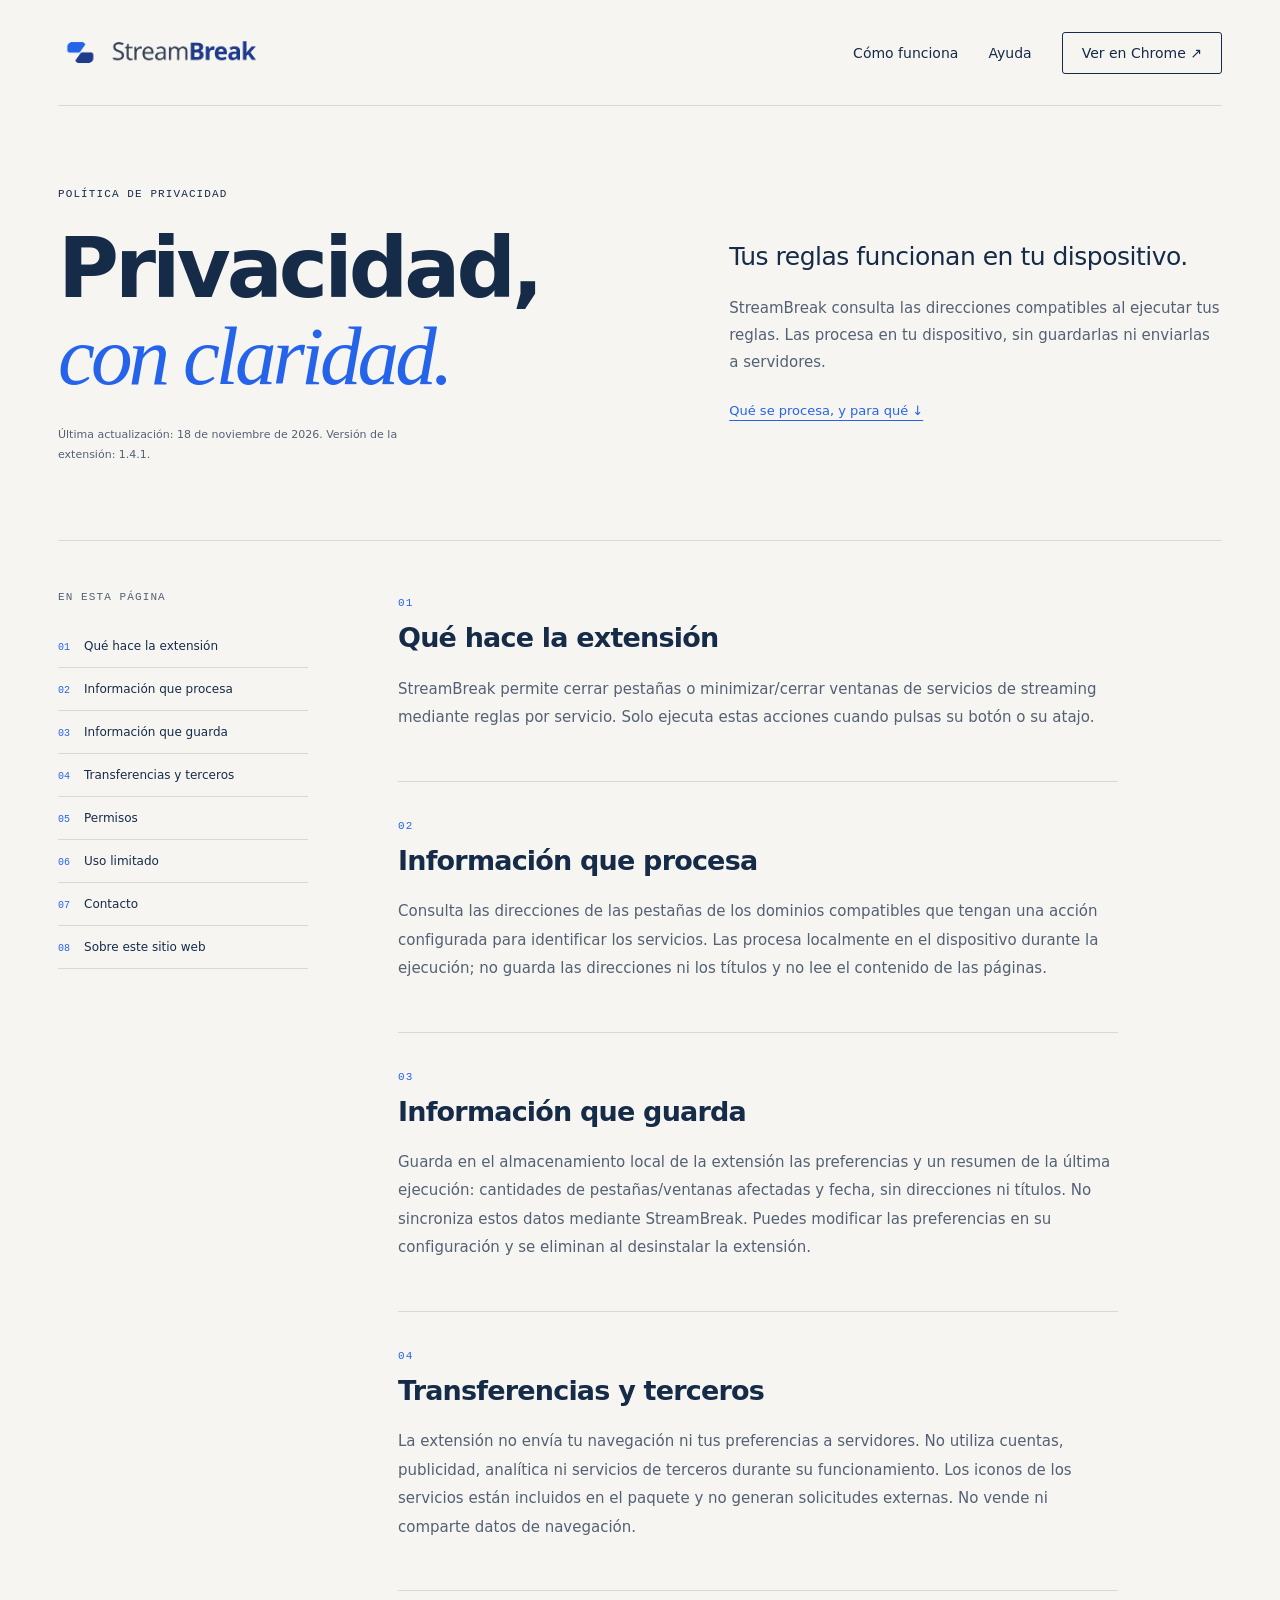
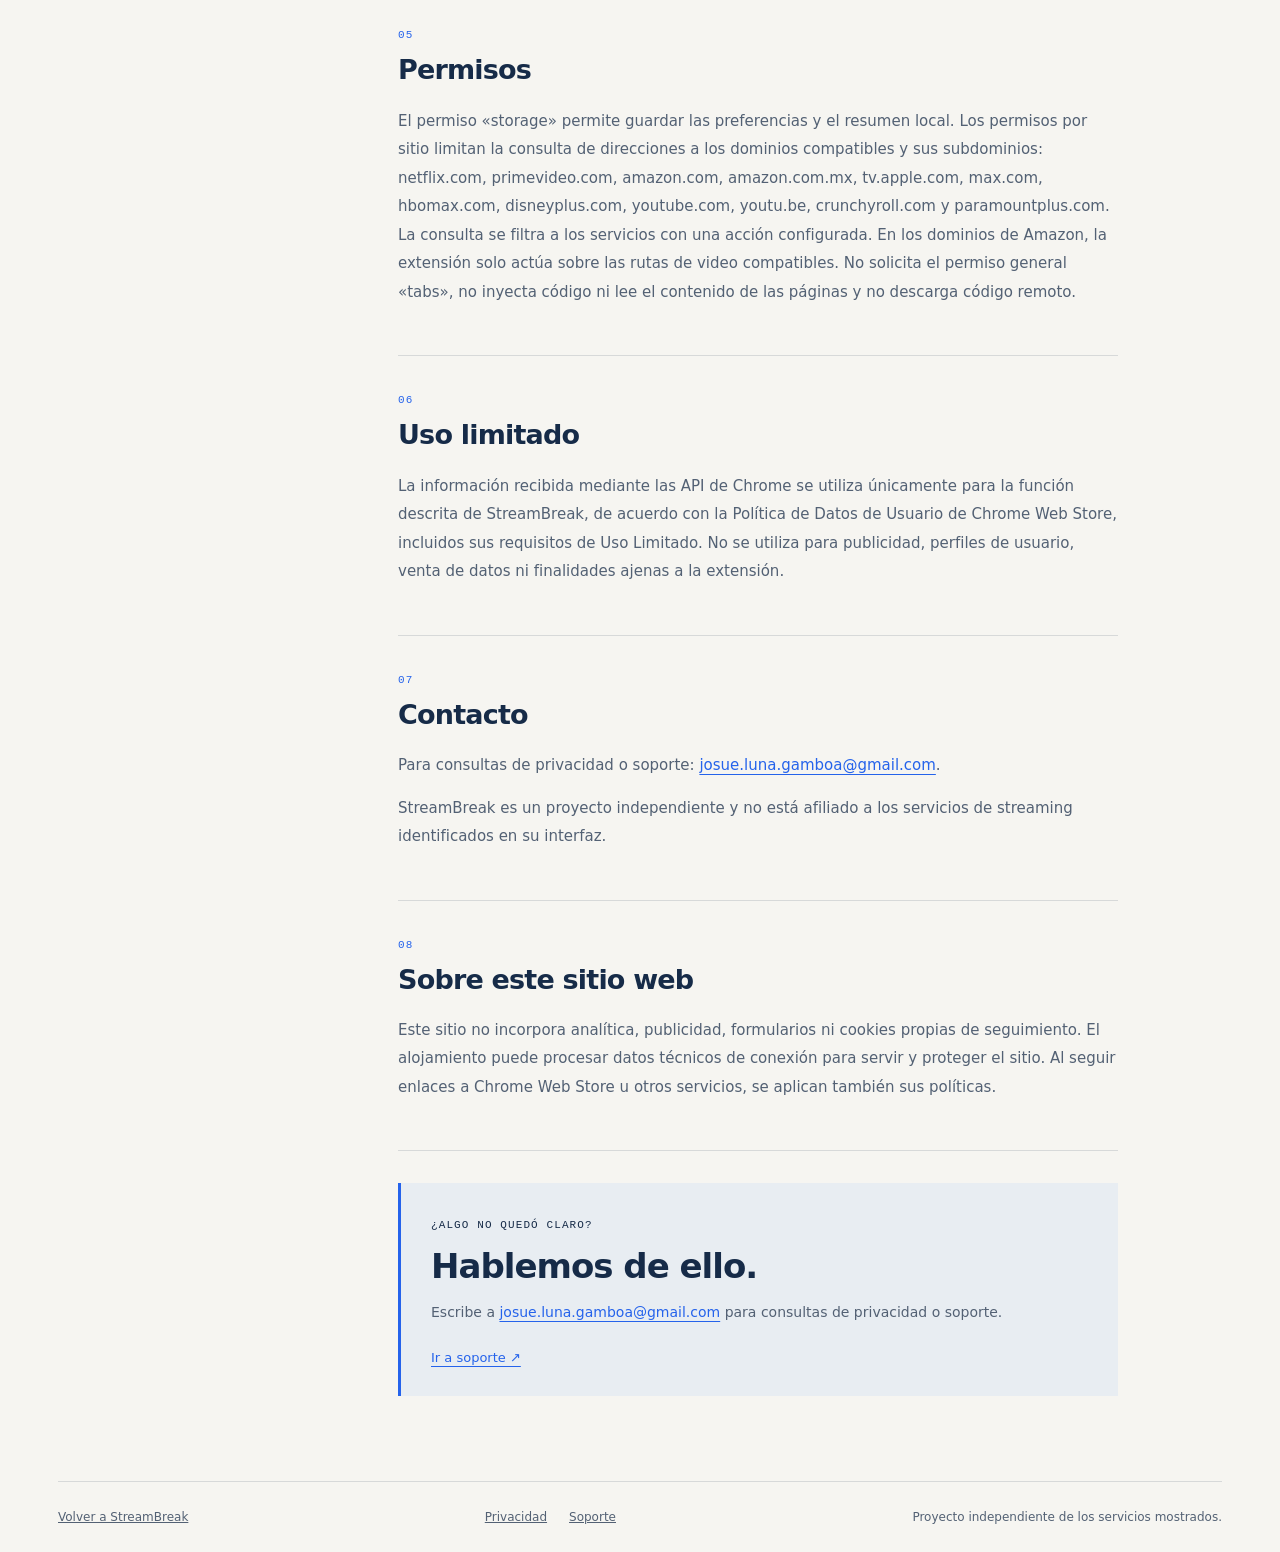
==== privacidad.html @ 6371de1b "Adaptar sitio para GitHub Pages" ====
<!doctype html><html lang="es"><head><meta charset="utf-8"><meta name="viewport" content="width=device-width,initial-scale=1"><title>Política de privacidad | StreamBreak</title><meta name="description" content="Qué información procesa StreamBreak, qué guarda en tu dispositivo y para qué utiliza sus permisos."><link rel="canonical" href="https://josueluna.github.io/streambreak-website/privacidad.html"><link rel="icon" href="assets/favicon.svg" type="image/svg+xml"><link rel="stylesheet" href="styles.css"></head><body><a class="skip" href="#contenido">Saltar al contenido</a><div class="wrap"><header class="nav"><a class="brand" href="index.html" aria-label="StreamBreak, inicio"><img src="assets/logo.png" width="1200" height="206" alt="StreamBreak"></a><nav class="nav-links" aria-label="Navegación principal"><a href="index.html#como-funciona">Cómo funciona</a><a href="soporte.html">Ayuda</a><a class="nav-cta" href="https://chromewebstore.google.com/detail/streambreak/hneagebokajjgkgkiedidfomepabjmfc?hl=es" target="_blank" rel="noopener">Ver en Chrome ↗</a></nav></header><main id="contenido" class="privacy-page"><header class="privacy-hero"><div><span class="eyebrow">Política de privacidad</span><h1>Privacidad,<br><em>con claridad.</em></h1><p class="privacy-updated">Última actualización: 18 de noviembre de 2026. Versión de la extensión: 1.4.1.</p></div><div class="privacy-intro"><p>Tus reglas funcionan en tu dispositivo.</p><p class="privacy-explainer">StreamBreak consulta las direcciones compatibles al ejecutar tus reglas. Las procesa en tu dispositivo, sin guardarlas ni enviarlas a servidores.</p><a href="#procesamiento">Qué se procesa, y para qué ↓</a></div></header><div class="privacy-reading"><nav class="privacy-index" aria-label="Secciones de la política"><span class="eyebrow">En esta página</span><a href="#funcion"><span>01</span>Qué hace la extensión</a><a href="#procesamiento"><span>02</span>Información que procesa</a><a href="#almacenamiento"><span>03</span>Información que guarda</a><a href="#terceros"><span>04</span>Transferencias y terceros</a><a href="#permisos"><span>05</span>Permisos</a><a href="#uso-limitado"><span>06</span>Uso limitado</a><a href="#contacto"><span>07</span>Contacto</a><a href="#sitio-web"><span>08</span>Sobre este sitio web</a></nav><div class="privacy-document"><section id="funcion" class="privacy-section"><span class="eyebrow">01</span><h2>Qué hace la extensión</h2><p>StreamBreak permite cerrar pestañas o minimizar/cerrar ventanas de servicios de streaming mediante reglas por servicio. Solo ejecuta estas acciones cuando pulsas su botón o su atajo.</p></section><section id="procesamiento" class="privacy-section"><span class="eyebrow">02</span><h2>Información que procesa</h2><p>Consulta las direcciones de las pestañas de los dominios compatibles que tengan una acción configurada para identificar los servicios. Las procesa localmente en el dispositivo durante la ejecución; no guarda las direcciones ni los títulos y no lee el contenido de las páginas.</p></section><section id="almacenamiento" class="privacy-section"><span class="eyebrow">03</span><h2>Información que guarda</h2><p>Guarda en el almacenamiento local de la extensión las preferencias y un resumen de la última ejecución: cantidades de pestañas/ventanas afectadas y fecha, sin direcciones ni títulos. No sincroniza estos datos mediante StreamBreak. Puedes modificar las preferencias en su configuración y se eliminan al desinstalar la extensión.</p></section><section id="terceros" class="privacy-section"><span class="eyebrow">04</span><h2>Transferencias y terceros</h2><p>La extensión no envía tu navegación ni tus preferencias a servidores. No utiliza cuentas, publicidad, analítica ni servicios de terceros durante su funcionamiento. Los iconos de los servicios están incluidos en el paquete y no generan solicitudes externas. No vende ni comparte datos de navegación.</p></section><section id="permisos" class="privacy-section"><span class="eyebrow">05</span><h2>Permisos</h2><p>El permiso «storage» permite guardar las preferencias y el resumen local. Los permisos por sitio limitan la consulta de direcciones a los dominios compatibles y sus subdominios: netflix.com, primevideo.com, amazon.com, amazon.com.mx, tv.apple.com, max.com, hbomax.com, disneyplus.com, youtube.com, youtu.be, crunchyroll.com y paramountplus.com. La consulta se filtra a los servicios con una acción configurada. En los dominios de Amazon, la extensión solo actúa sobre las rutas de video compatibles. No solicita el permiso general «tabs», no inyecta código ni lee el contenido de las páginas y no descarga código remoto.</p></section><section id="uso-limitado" class="privacy-section"><span class="eyebrow">06</span><h2>Uso limitado</h2><p>La información recibida mediante las API de Chrome se utiliza únicamente para la función descrita de StreamBreak, de acuerdo con la Política de Datos de Usuario de Chrome Web Store, incluidos sus requisitos de Uso Limitado. No se utiliza para publicidad, perfiles de usuario, venta de datos ni finalidades ajenas a la extensión.</p></section><section id="contacto" class="privacy-section"><span class="eyebrow">07</span><h2>Contacto</h2><p>Para consultas de privacidad o soporte: <a href="mailto:josue.luna.gamboa@gmail.com">josue.luna.gamboa@gmail.com</a>.</p><p>StreamBreak es un proyecto independiente y no está afiliado a los servicios de streaming identificados en su interfaz.</p></section><section id="sitio-web" class="privacy-section"><span class="eyebrow">08</span><h2>Sobre este sitio web</h2><p>Este sitio no incorpora analítica, publicidad, formularios ni cookies propias de seguimiento. El alojamiento puede procesar datos técnicos de conexión para servir y proteger el sitio. Al seguir enlaces a Chrome Web Store u otros servicios, se aplican también sus políticas.</p></section><aside class="privacy-question"><span class="eyebrow">¿Algo no quedó claro?</span><h2>Hablemos de ello.</h2><p>Escribe a <a href="mailto:josue.luna.gamboa@gmail.com">josue.luna.gamboa@gmail.com</a> para consultas de privacidad o soporte.</p><a class="privacy-support" href="soporte.html">Ir a soporte ↗</a></aside></div></div></main><footer class="footer"><a href="index.html">Volver a StreamBreak</a><nav aria-label="Información"><a href="privacidad.html" aria-current="page">Privacidad</a><a href="soporte.html">Soporte</a></nav><span>Proyecto independiente de los servicios mostrados.</span></footer></div></body></html>
---- styles.css ----
:root{--paper:#f6f5f1;--ink:#162b48;--muted:#536174;--blue:#2563eb;--line:#d7d9d9;--white:#fff;--max:1240px;font-family:Inter,"Segoe UI",system-ui,sans-serif;color:var(--ink);background:var(--paper);font-synthesis:none}*{box-sizing:border-box}html{scroll-behavior:smooth;scroll-padding-top:24px}body{margin:0}a{color:inherit}button{font:inherit;cursor:pointer}a:focus-visible,button:focus-visible,summary:focus-visible{outline:3px solid #2563eb;outline-offset:5px}.wrap{max-width:var(--max);margin:auto;padding-inline:38px}.skip{position:fixed;left:15px;top:-70px;z-index:20;padding:14px;background:white}.skip:focus{top:15px}.nav{min-height:106px;display:flex;align-items:center;justify-content:space-between;gap:24px;border-bottom:1px solid var(--line)}.brand{display:block}.brand img{display:block;width:260px;height:auto}.nav-links{display:flex;gap:30px;align-items:center;font-size:14px}.nav-links a{text-decoration:none}.nav-links a:hover{text-decoration:underline}.nav-links .nav-cta{border:1px solid var(--ink);padding:12px 19px;border-radius:3px}.eyebrow{font-family:ui-monospace,monospace;letter-spacing:1.1px;text-transform:uppercase;font-size:11px;font-weight:500}.hero{padding:70px 0 58px;display:grid;grid-template-columns:1fr 1fr;gap:56px;align-items:center}.hero h1{font-size:clamp(60px,7.9vw,108px);letter-spacing:-6px;line-height:.99;font-weight:650;margin:26px 0 28px}.hero h1 em{font-family:Georgia,serif;font-weight:400;color:var(--blue)}.lead{font-size:19px;line-height:1.65;max-width:435px;color:var(--muted)}.cta{display:inline-flex;align-items:center;justify-content:center;gap:30px;background:var(--blue);color:white;text-decoration:none;padding:18px 22px;font-size:14px;font-weight:600;border-radius:3px;min-height:54px}.hero .cta{margin-top:18px}.cta:hover{background:#1e40af}.small{font-size:12px;line-height:1.65;color:var(--muted)}.keyline{margin-top:20px;display:flex;align-items:center;gap:12px;font-size:12px;color:var(--muted)}kbd{font:12px ui-monospace,monospace;padding:6px 9px;background:white;border:1px solid #d0d5db;border-bottom-width:3px;border-radius:4px;color:var(--ink)}.demo{position:relative;min-width:0}.demo-caption{display:flex;justify-content:space-between;border-bottom:1px solid var(--line);padding-bottom:16px;margin-bottom:20px;color:var(--muted)}.stage{height:326px;position:relative;overflow:hidden;border:1px solid #d1d8df;background:#e8edf0;padding:25px 20px 42px;border-radius:5px}.browser-window{position:relative;background:#fff;border:1px solid #cbd5e1;height:250px;border-radius:8px;overflow:hidden;transform-origin:center bottom;transition:transform .6s,opacity .6s;z-index:2;box-shadow:0 8px 18px #162b4810}.browser-top{height:27px;padding:8px 12px;font:10px ui-monospace,monospace;background:#e4e8ed;display:flex;justify-content:space-between}.browser-tabs{display:flex;gap:3px;padding:6px 6px 0;background:#edf1f4;height:36px}.browser-tabs span{background:white;border-radius:4px 4px 0 0;flex:1;display:flex;align-items:center;gap:7px;padding:7px;font-size:10px;white-space:nowrap;overflow:hidden}.browser-tabs img{width:14px;height:14px;object-fit:contain}.browser-content{padding:30px 20px;display:flex;align-items:center;gap:20px}.poster{width:92px;height:105px;background:#162b48;position:relative;flex-shrink:0;overflow:hidden}.poster:before,.poster:after{content:'';position:absolute;width:100px;height:36px;background:#60a5fa;transform:rotate(-36deg);left:-25px;top:20px}.poster:after{background:#2563eb;left:28px;top:64px}.browser-content strong{font-size:20px;line-height:1.3;font-weight:500}.browser-content p{font-size:11px;color:var(--muted)}.stage-bar{position:absolute;bottom:0;left:0;width:100%;height:27px;background:#dbe1e7;font-size:10px;padding:7px 20px;display:flex;gap:16px}.chrome-dot{border-bottom:2px solid #2563eb;padding-bottom:2px}.stage-closed{position:absolute;inset:130px 0 auto;text-align:center;color:var(--muted);opacity:0;transition:opacity .3s}.stage[data-done=closeTabs] .stream-tab{display:none}.stage[data-done=closeTabs] .poster{background:#e8edf0}.stage[data-done=closeTabs] .poster:before,.stage[data-done=closeTabs] .poster:after{display:none}.stage[data-done=minimize] .browser-window{transform:translateY(170px) scale(.15);opacity:0}.stage[data-done=closeWindows] .browser-window{opacity:0;transform:scale(.94);pointer-events:none}.stage[data-done=closeWindows] .chrome-dot{visibility:hidden}.stage[data-done=closeWindows] .stage-closed{opacity:1}.demo-actions{display:flex;gap:5px;margin-top:17px;flex-wrap:wrap}.demo-actions button{border:1px solid #cbd5e1;background:transparent;color:var(--ink);padding:10px;font-size:11px;min-height:40px;border-radius:3px}.demo-actions button[aria-pressed=true]{background:var(--ink);color:white;border-color:var(--ink)}.demo-run{display:flex;align-items:center;justify-content:space-between;margin-top:13px;gap:14px}.demo-run button{border:0;background:none;text-decoration:underline;text-underline-offset:4px;color:var(--blue);font-size:12px;min-height:44px;padding:8px 0}.demo-run span{font-size:11px;color:var(--muted)}#demo-result{min-height:51px;font-size:12px;line-height:1.6;color:var(--muted);margin:7px 0 0}.service-line{padding:24px 0 30px;display:flex;align-items:center;justify-content:space-between;gap:24px;border-bottom:1px solid var(--line)}.service-icons{display:flex;gap:17px;align-items:center;flex-wrap:wrap}.service-icons img{width:24px;height:24px;object-fit:contain}.service-line p{font-size:12px;color:var(--muted)}.section{padding-block:94px}.section-title{display:grid;grid-template-columns:1fr 1fr;gap:56px;align-items:start;margin-bottom:45px}h2{font-size:clamp(36px,4.6vw,60px);line-height:1.06;letter-spacing:-2.5px;font-weight:550;margin:18px 0}h2 em{font-family:Georgia,serif;color:var(--blue);font-weight:400}.section-title p{font-size:17px;line-height:1.75;color:var(--muted);margin-top:44px}.rule-list{border-top:1px solid var(--line)}.rule{display:grid;grid-template-columns:70px 1fr 1fr;gap:24px;border-bottom:1px solid var(--line);padding:25px 0;align-items:baseline}.rule .number{font:12px ui-monospace,monospace;color:var(--blue)}.rule h3{font-size:23px;font-weight:500;margin:0}.rule p{font-size:14px;line-height:1.7;color:var(--muted);margin:0}.honesty{display:grid;grid-template-columns:48px 1fr;gap:15px;background:#e9edf2;padding:22px 26px;margin-top:26px}.honesty b{font-size:25px;color:var(--blue)}.honesty p{font-size:13px;line-height:1.75;margin:0;color:var(--muted)}.dark-band{background:#162b48;color:#f6f5f1;position:relative;overflow:hidden}.dark-band:after{content:'';width:260px;height:900px;position:absolute;background:#1e3a8a;right:5%;top:-280px;transform:rotate(37deg);pointer-events:none}.dark-inner{position:relative;z-index:1;display:grid;grid-template-columns:1.2fr 1fr;gap:95px;padding-block:80px}.dark-band h2{font-size:57px;max-width:480px}.dark-band p{color:#d4deea;font-size:15px;line-height:1.8}.dark-band .eyebrow{color:#94baff}.dark-band a{text-underline-offset:5px}.privacy-points{list-style:none;margin:28px 0 0;padding:0}.privacy-points li{border-top:1px solid #ffffff30;padding:17px 0;font-size:15px}.faq{max-width:880px}.faq h2{margin-bottom:35px}.faq details{border-top:1px solid var(--line);padding:22px 0}.faq details:last-child{border-bottom:1px solid var(--line)}summary{font-size:17px;cursor:pointer;list-style:none;display:flex;justify-content:space-between;gap:25px}summary:after{content:'+';color:var(--blue);font-size:23px}details[open] summary:after{content:'−'}details p{font-size:15px;line-height:1.8;color:var(--muted);max-width:740px}.final{display:flex;align-items:center;justify-content:space-between;gap:40px;border-top:1px solid var(--line);padding-block:55px}.final h2{font-size:44px;margin:0}.footer{border-top:1px solid var(--line);padding-block:28px;display:flex;justify-content:space-between;align-items:center;gap:25px;flex-wrap:wrap;font-size:12px;color:var(--muted)}.footer nav{display:flex;gap:22px}.legal{max-width:800px;padding-block:55px 85px}.legal h1{font-size:52px;line-height:1.1;letter-spacing:-2px}.legal h2{font-size:24px;letter-spacing:-.6px;margin-top:35px}.legal p,.legal li{font-size:16px;line-height:1.85;color:var(--muted)}.legal a{overflow-wrap:anywhere}.support-link{display:inline-block;margin:20px 0;background:#e8edf4;padding:18px 23px;text-decoration:none;color:var(--ink)}
@media(max-width:900px){.hero{gap:28px}.hero h1{letter-spacing:-3px}.wrap{padding-inline:25px}.nav-links{gap:18px}.nav-links .nav-cta{display:none}.brand img{width:220px}.browser-content{padding:25px 12px;gap:12px}.browser-content strong{font-size:17px}.poster{width:70px}.dark-inner{gap:35px}.dark-band h2{font-size:44px}.demo-actions button{padding:8px;font-size:10px}}
@media(max-width:680px){.wrap{padding-inline:22px}.nav{min-height:88px;gap:15px}.brand img{width:205px}.nav-links{gap:16px;font-size:12px}.nav-links a:first-child{display:none}.hero{grid-template-columns:1fr;padding-top:40px;gap:38px}.hero h1{font-size:77px;letter-spacing:-4px;margin-top:22px}.lead{font-size:17px}.demo-caption{margin-top:4px}.service-line{align-items:flex-start;flex-direction:column;gap:10px}.service-icons{gap:18px}.service-icons img{width:22px;height:22px}.section{padding-block:62px}.section-title{grid-template-columns:1fr;gap:0;margin-bottom:28px}.section-title p{margin-top:8px;font-size:16px}.rule{grid-template-columns:35px 1fr;gap:10px;padding-block:23px}.rule p{grid-column:2}.rule h3{font-size:21px}.dark-inner{grid-template-columns:1fr;gap:25px;padding-block:60px}.dark-band h2{font-size:46px}.dark-band:after{right:-160px;opacity:.5}.final{align-items:flex-start;flex-direction:column;gap:28px}.final h2{font-size:38px}.footer{align-items:flex-start}.footer nav{gap:18px}.legal h1{font-size:40px}.honesty{grid-template-columns:24px 1fr;padding:20px 16px}}
@media(prefers-reduced-motion:reduce){html{scroll-behavior:auto}.browser-window,.stage-closed{transition:none}}
kbd{white-space:nowrap;flex-shrink:0}.keyline>span{min-width:0}


/* A compact, illustrative video site. Original artwork, no remote media. */
.stage{height:414px;padding:20px 15px 40px}.browser-window{height:351px}.browser-content{display:block;padding:0;height:calc(100% - 63px);position:relative}.watch-ui{height:100%;background:#fff}.watch-toolbar{display:flex;align-items:center;gap:5px;height:30px;padding:0 10px;border-bottom:1px solid #f0f1f3;font-size:9px;color:#273447}.watch-menu{font-size:11px;margin-right:4px}.watch-mark{display:inline-grid;place-items:center;width:19px;height:13px;border-radius:4px;background:#f03;color:white;font-size:8px}.watch-toolbar b{font-weight:700;font-size:10px}.watch-search{display:flex;align-items:center;justify-content:space-between;border:1px solid #e3e5e9;border-radius:15px;color:#8b929e;padding:4px 9px;margin-left:12px;flex:1;max-width:190px}.watch-search i{font-style:normal}.watch-avatar{margin-left:auto;width:14px;height:14px;background:#c1cce0;border-radius:50%}.watch-layout{padding:10px;display:grid;grid-template-columns:minmax(0,1fr) 87px;gap:10px}.watch-main{min-width:0}.video-player{position:relative;aspect-ratio:16/9;overflow:hidden;border-radius:5px;background:#0b122c}.space-scene{display:block;width:100%;height:100%;object-fit:cover;transform-origin:60% 50%}.player-controls{position:absolute;bottom:0;left:0;right:0;background:linear-gradient(transparent,#070d25dd);padding:22px 8px 7px;color:#fff;font-size:7px}.player-controls>div{display:flex;gap:8px;align-items:center}.player-settings{margin-left:auto}.playback-progress{display:block;height:2px;margin-bottom:7px;background:#ffffff50;position:relative}.playback-progress:before{content:'';display:block;width:34%;height:2px;background:#ff3562}.video-title{display:block;font-size:11px!important;line-height:1.3!important;margin-top:8px;letter-spacing:-.1px}.video-channel{display:flex;align-items:center;gap:5px;font-size:8px;margin-top:7px}.channel-avatar{width:19px;height:19px;flex-shrink:0;border-radius:50%;background:#283c69;box-shadow:inset 0 0 0 5px #8ba3d5}.video-channel small{display:block;color:#8490a3;font-size:6px;margin-top:2px}.subscribe{font-size:6px;margin-left:auto;background:#1a2232;color:white;border-radius:12px;padding:5px 8px}.recommendations>div{position:relative;margin-bottom:9px}.mini-thumb{display:block;aspect-ratio:16/9;overflow:hidden;border-radius:4px;background:#12243d;position:relative}.planet-thumb:before{content:'';position:absolute;width:28px;height:28px;left:28px;top:7px;border-radius:50%;background:#52b8ce;box-shadow:inset -9px -4px #246c9b}.wave-thumb{background:#25214c}.wave-thumb:before{content:'';position:absolute;width:100px;height:15px;left:-6px;top:20px;background:#9084d4;transform:rotate(-28deg)}.moon-thumb{background:#162136}.moon-thumb:before{content:'';position:absolute;width:32px;height:32px;right:12px;top:7px;background:#d2d7e3;border-radius:50%;box-shadow:inset -10px -4px #9babc6}.recommendations b{font-size:7px;line-height:1.35;display:block;margin-top:3px;font-weight:500}.recommendations small{position:absolute;right:3px;top:31px;font-size:5px;background:#000a;padding:1px 3px;color:white;border-radius:2px}.mail-ui{display:none;padding:22px 18px;background:white;height:100%}.mail-top{display:flex;gap:7px;align-items:center;font-size:11px;padding-bottom:17px;border-bottom:1px solid #e8edf4}.mail-icon{font-size:18px;color:#2563eb}.mail-top>span:last-child{margin-left:auto;font-size:8px;color:#91a0b3;background:#f2f5f9;border-radius:8px;padding:7px 12px}.mail-message{display:flex;gap:12px;margin:22px 0}.mail-message>span{width:29px;height:29px;background:#dbeafe;border-radius:50%;flex-shrink:0}.mail-message b{font-size:14px}.mail-message p{font-size:10px;margin:5px 0;color:#64748b;line-height:1.5}.mail-line{height:7px;background:#edf1f6;width:88%;margin:11px 0 0 41px;max-width:calc(100% - 41px);border-radius:3px}.mail-line.short{width:57%}.stage[data-done=closeTabs] .watch-ui{display:none}.stage[data-done=closeTabs] .mail-ui{display:block}.stage[data-done] .space-scene{animation-play-state:paused}.stage-closed{inset:177px 0 auto}.browser-tabs>span:not(.stream-tab){transition:background .2s}.stage[data-done=closeTabs] .browser-tabs>span:nth-child(2){background:white}.demo-run button:disabled{color:#7d8898;text-decoration:none;cursor:default}.demo-actions button{min-height:44px}.browser-window{transition:transform .55s,opacity .55s}.demo-caption{gap:10px}.demo-caption .eyebrow:last-child{text-align:right}

@media(max-width:900px){.watch-layout{grid-template-columns:minmax(0,1fr) 68px;gap:7px;padding:8px}.watch-search{margin-left:5px}.video-title{font-size:10px!important}.subscribe{padding:4px 6px;font-size:5px}.recommendations small{top:22px}.stage{height:387px;padding:18px 12px 40px}.browser-window{height:326px}}
@media(max-width:680px){.stage{height:365px;padding:18px 10px 40px}.browser-window{height:304px}.watch-layout{grid-template-columns:minmax(0,1fr) 65px;gap:7px}.watch-toolbar{padding:0 8px}.watch-search{margin-left:5px}.mail-ui{padding:18px 12px}.mail-top>span:last-child{padding:6px}.mail-message p{font-size:9px}.stage-closed{inset:155px 0 auto}.demo-run{gap:10px}.demo-run span{font-size:10px}.demo-actions button{font-size:11px;padding:9px}.video-channel{gap:4px}.video-title{font-size:10px!important}}
@media(prefers-reduced-motion:reduce){.space-scene{animation:none}.browser-window{transition:none}.browser-tabs>span:not(.stream-tab){transition:none}}
@media(min-width:901px){.stage{height:455px}.browser-window{height:392px}}


.stage[data-restored] .browser-window{transition:none}.demo-reset-help{font-size:10px;line-height:1.6;color:var(--muted);margin:8px 0 0;max-width:470px}

/* Privacy shares the landing's editorial rhythm and warm surfaces. */
.privacy-page{padding-bottom:85px}.privacy-hero{display:grid;grid-template-columns:1.2fr 1fr;gap:80px;padding:76px 0 65px;border-bottom:1px solid var(--line);align-items:center}.privacy-hero h1{font-size:clamp(50px,6.5vw,84px);font-weight:600;line-height:1.05;letter-spacing:-4px;margin:24px 0}.privacy-hero h1 em{font-family:Georgia,serif;font-weight:400;color:var(--blue)}.privacy-updated{font-size:11px;color:var(--muted);line-height:1.8;max-width:350px}.privacy-intro>p:first-child{font-size:25px;font-weight:450;letter-spacing:-.5px;line-height:1.45;margin:0 0 20px}.privacy-intro .privacy-explainer{font-size:15px;line-height:1.8;color:var(--muted)}.privacy-intro>a{display:inline-block;margin-top:12px;font-size:13px;color:var(--blue);text-underline-offset:5px}.privacy-reading{display:grid;grid-template-columns:250px minmax(0,1fr);gap:90px;padding-top:50px}.privacy-index{align-self:start;position:sticky;top:35px;display:flex;flex-direction:column;gap:0}.privacy-index>.eyebrow{margin-bottom:22px;color:var(--muted)}.privacy-index a{display:flex;align-items:baseline;gap:14px;padding:12px 0;border-bottom:1px solid var(--line);text-decoration:none;font-size:12px;line-height:1.5}.privacy-index a:hover{color:var(--blue)}.privacy-index a>span{font:10px ui-monospace,monospace;color:var(--blue)}.privacy-document{max-width:720px}.privacy-section{padding-bottom:35px;margin-bottom:32px;border-bottom:1px solid var(--line);scroll-margin-top:35px}.privacy-section>.eyebrow{color:var(--blue)}.privacy-section h2{font-size:27px;letter-spacing:-.8px;line-height:1.2;margin:12px 0 20px}.privacy-section p{font-size:15px;line-height:1.9;color:var(--muted);margin:14px 0;overflow-wrap:anywhere}.privacy-document a{color:var(--blue);text-underline-offset:4px}.privacy-question{background:#e8edf2;padding:30px;border-left:3px solid var(--blue)}.privacy-question h2{font-size:34px;letter-spacing:-1px;margin:16px 0}.privacy-question p{font-size:14px;line-height:1.8;overflow-wrap:anywhere;color:var(--muted)}.privacy-support{display:inline-block;margin-top:10px;font-size:13px}
@media(max-width:900px){.privacy-hero{gap:35px}.privacy-reading{grid-template-columns:210px minmax(0,1fr);gap:40px}.privacy-intro>p:first-child{font-size:22px}}
@media(max-width:680px){.privacy-hero{grid-template-columns:1fr;gap:22px;padding:42px 0}.privacy-hero h1{font-size:57px;letter-spacing:-2.5px}.privacy-intro>p:first-child{font-size:22px}.privacy-reading{grid-template-columns:minmax(0,1fr);gap:40px;padding-top:30px}.privacy-index{position:static;display:grid;grid-template-columns:1fr 1fr;gap:0 18px}.privacy-index>.eyebrow{grid-column:1/-1;margin-bottom:12px}.privacy-index a{font-size:11px;gap:9px}.privacy-section h2{font-size:25px}.privacy-section p{font-size:14px;line-height:1.85}.privacy-question{padding:23px 20px}.privacy-question h2{font-size:30px}}
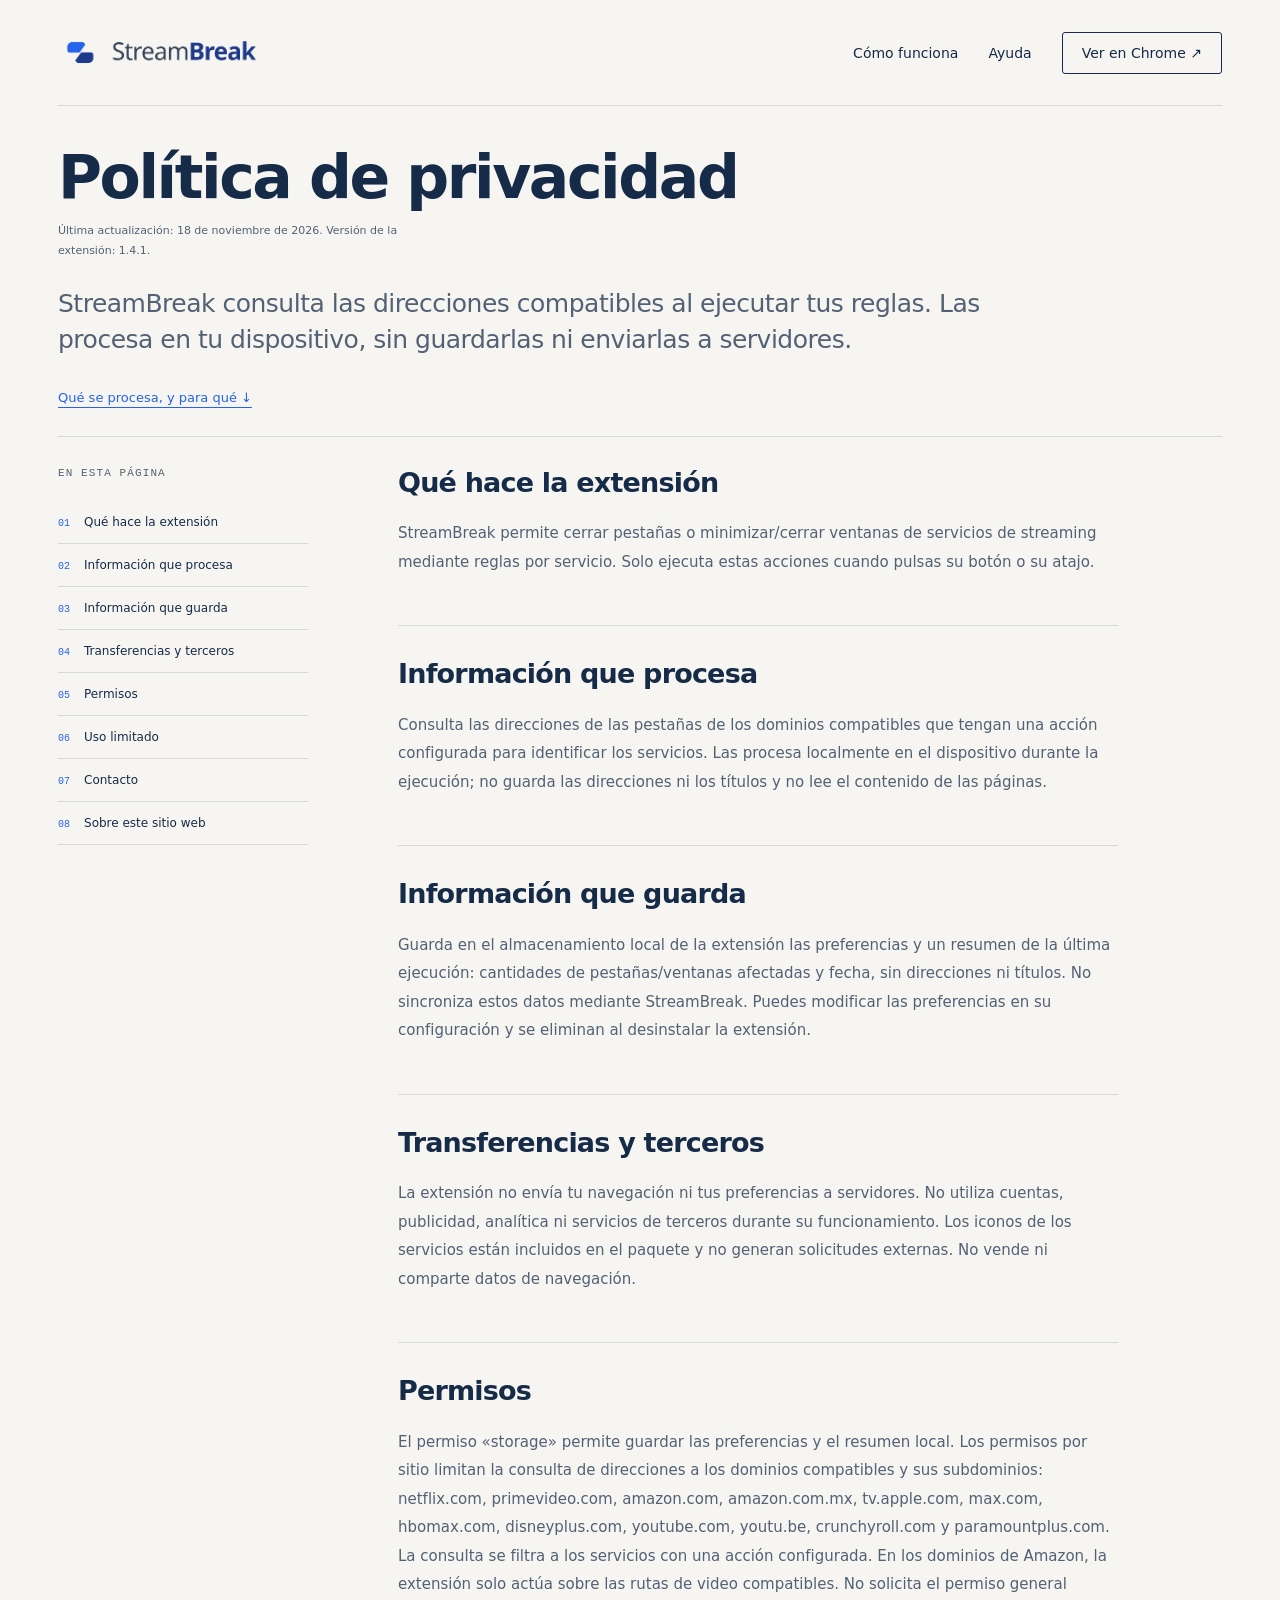
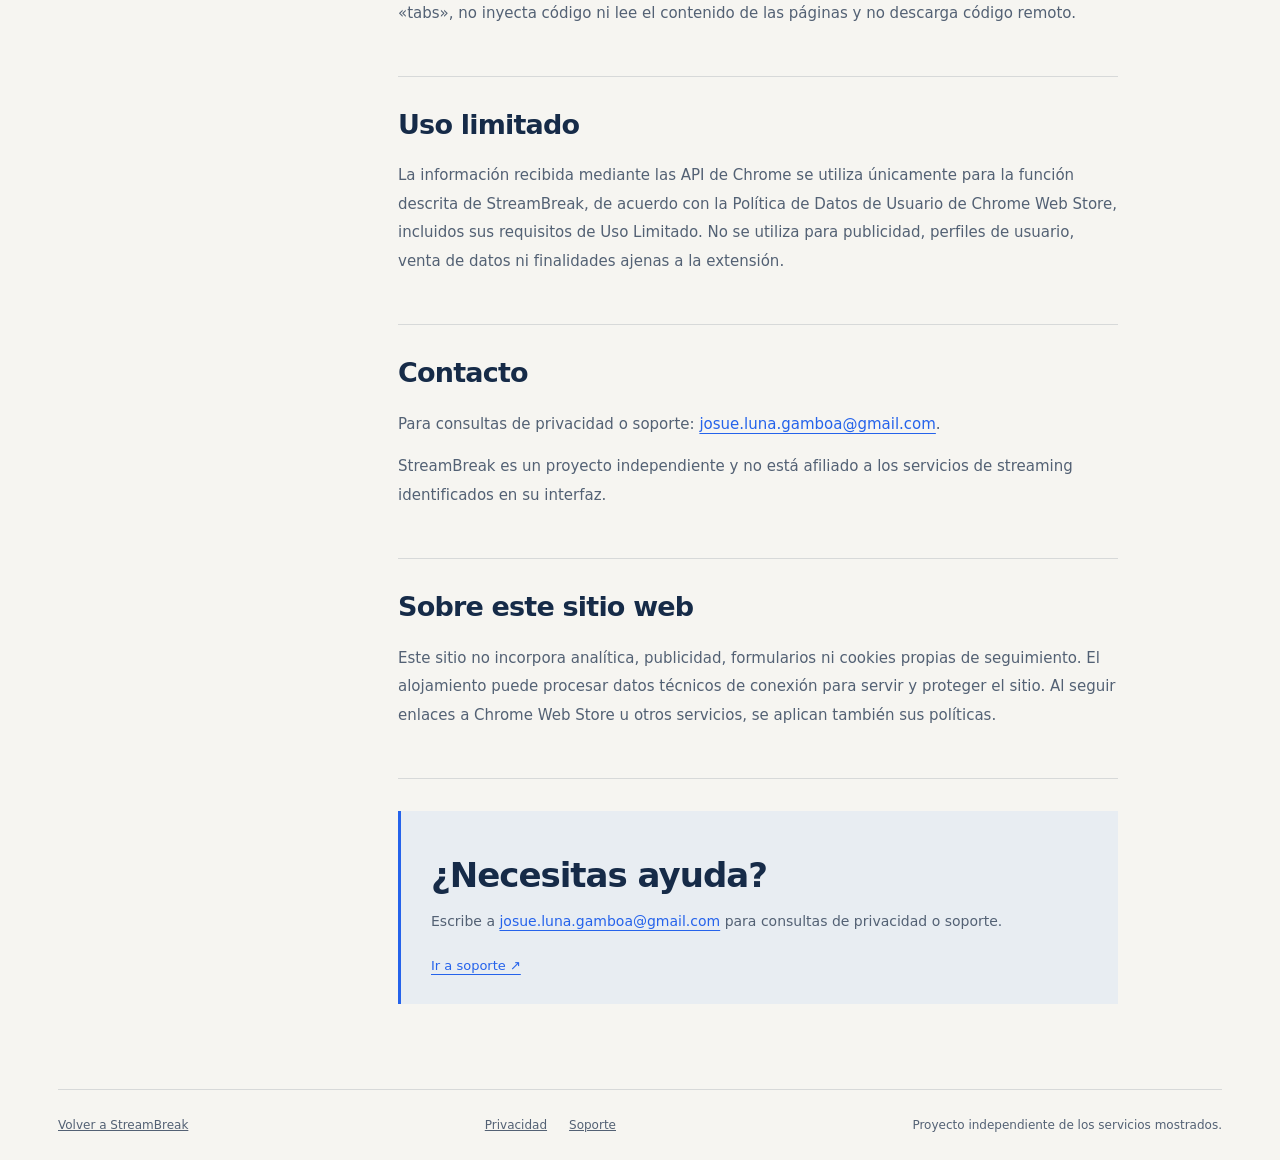
==== commit 0a53b217: "Mejorar el diseño de inicio, privacidad y soporte" ====
--- a/privacidad.html
+++ b/privacidad.html
@@ -1 +1 @@
-<!doctype html><html lang="es"><head><meta charset="utf-8"><meta name="viewport" content="width=device-width,initial-scale=1"><title>Política de privacidad | StreamBreak</title><meta name="description" content="Qué información procesa StreamBreak, qué guarda en tu dispositivo y para qué utiliza sus permisos."><link rel="canonical" href="https://josueluna.github.io/streambreak-website/privacidad.html"><link rel="icon" href="assets/favicon.svg" type="image/svg+xml"><link rel="stylesheet" href="styles.css"></head><body><a class="skip" href="#contenido">Saltar al contenido</a><div class="wrap"><header class="nav"><a class="brand" href="index.html" aria-label="StreamBreak, inicio"><img src="assets/logo.png" width="1200" height="206" alt="StreamBreak"></a><nav class="nav-links" aria-label="Navegación principal"><a href="index.html#como-funciona">Cómo funciona</a><a href="soporte.html">Ayuda</a><a class="nav-cta" href="https://chromewebstore.google.com/detail/streambreak/hneagebokajjgkgkiedidfomepabjmfc?hl=es" target="_blank" rel="noopener">Ver en Chrome ↗</a></nav></header><main id="contenido" class="privacy-page"><header class="privacy-hero"><div><span class="eyebrow">Política de privacidad</span><h1>Privacidad,<br><em>con claridad.</em></h1><p class="privacy-updated">Última actualización: 18 de noviembre de 2026. Versión de la extensión: 1.4.1.</p></div><div class="privacy-intro"><p>Tus reglas funcionan en tu dispositivo.</p><p class="privacy-explainer">StreamBreak consulta las direcciones compatibles al ejecutar tus reglas. Las procesa en tu dispositivo, sin guardarlas ni enviarlas a servidores.</p><a href="#procesamiento">Qué se procesa, y para qué ↓</a></div></header><div class="privacy-reading"><nav class="privacy-index" aria-label="Secciones de la política"><span class="eyebrow">En esta página</span><a href="#funcion"><span>01</span>Qué hace la extensión</a><a href="#procesamiento"><span>02</span>Información que procesa</a><a href="#almacenamiento"><span>03</span>Información que guarda</a><a href="#terceros"><span>04</span>Transferencias y terceros</a><a href="#permisos"><span>05</span>Permisos</a><a href="#uso-limitado"><span>06</span>Uso limitado</a><a href="#contacto"><span>07</span>Contacto</a><a href="#sitio-web"><span>08</span>Sobre este sitio web</a></nav><div class="privacy-document"><section id="funcion" class="privacy-section"><span class="eyebrow">01</span><h2>Qué hace la extensión</h2><p>StreamBreak permite cerrar pestañas o minimizar/cerrar ventanas de servicios de streaming mediante reglas por servicio. Solo ejecuta estas acciones cuando pulsas su botón o su atajo.</p></section><section id="procesamiento" class="privacy-section"><span class="eyebrow">02</span><h2>Información que procesa</h2><p>Consulta las direcciones de las pestañas de los dominios compatibles que tengan una acción configurada para identificar los servicios. Las procesa localmente en el dispositivo durante la ejecución; no guarda las direcciones ni los títulos y no lee el contenido de las páginas.</p></section><section id="almacenamiento" class="privacy-section"><span class="eyebrow">03</span><h2>Información que guarda</h2><p>Guarda en el almacenamiento local de la extensión las preferencias y un resumen de la última ejecución: cantidades de pestañas/ventanas afectadas y fecha, sin direcciones ni títulos. No sincroniza estos datos mediante StreamBreak. Puedes modificar las preferencias en su configuración y se eliminan al desinstalar la extensión.</p></section><section id="terceros" class="privacy-section"><span class="eyebrow">04</span><h2>Transferencias y terceros</h2><p>La extensión no envía tu navegación ni tus preferencias a servidores. No utiliza cuentas, publicidad, analítica ni servicios de terceros durante su funcionamiento. Los iconos de los servicios están incluidos en el paquete y no generan solicitudes externas. No vende ni comparte datos de navegación.</p></section><section id="permisos" class="privacy-section"><span class="eyebrow">05</span><h2>Permisos</h2><p>El permiso «storage» permite guardar las preferencias y el resumen local. Los permisos por sitio limitan la consulta de direcciones a los dominios compatibles y sus subdominios: netflix.com, primevideo.com, amazon.com, amazon.com.mx, tv.apple.com, max.com, hbomax.com, disneyplus.com, youtube.com, youtu.be, crunchyroll.com y paramountplus.com. La consulta se filtra a los servicios con una acción configurada. En los dominios de Amazon, la extensión solo actúa sobre las rutas de video compatibles. No solicita el permiso general «tabs», no inyecta código ni lee el contenido de las páginas y no descarga código remoto.</p></section><section id="uso-limitado" class="privacy-section"><span class="eyebrow">06</span><h2>Uso limitado</h2><p>La información recibida mediante las API de Chrome se utiliza únicamente para la función descrita de StreamBreak, de acuerdo con la Política de Datos de Usuario de Chrome Web Store, incluidos sus requisitos de Uso Limitado. No se utiliza para publicidad, perfiles de usuario, venta de datos ni finalidades ajenas a la extensión.</p></section><section id="contacto" class="privacy-section"><span class="eyebrow">07</span><h2>Contacto</h2><p>Para consultas de privacidad o soporte: <a href="mailto:josue.luna.gamboa@gmail.com">josue.luna.gamboa@gmail.com</a>.</p><p>StreamBreak es un proyecto independiente y no está afiliado a los servicios de streaming identificados en su interfaz.</p></section><section id="sitio-web" class="privacy-section"><span class="eyebrow">08</span><h2>Sobre este sitio web</h2><p>Este sitio no incorpora analítica, publicidad, formularios ni cookies propias de seguimiento. El alojamiento puede procesar datos técnicos de conexión para servir y proteger el sitio. Al seguir enlaces a Chrome Web Store u otros servicios, se aplican también sus políticas.</p></section><aside class="privacy-question"><span class="eyebrow">¿Algo no quedó claro?</span><h2>Hablemos de ello.</h2><p>Escribe a <a href="mailto:josue.luna.gamboa@gmail.com">josue.luna.gamboa@gmail.com</a> para consultas de privacidad o soporte.</p><a class="privacy-support" href="soporte.html">Ir a soporte ↗</a></aside></div></div></main><footer class="footer"><a href="index.html">Volver a StreamBreak</a><nav aria-label="Información"><a href="privacidad.html" aria-current="page">Privacidad</a><a href="soporte.html">Soporte</a></nav><span>Proyecto independiente de los servicios mostrados.</span></footer></div></body></html>
+<!doctype html><html lang="es"><head><meta charset="utf-8"><meta name="viewport" content="width=device-width,initial-scale=1"><title>Política de privacidad | StreamBreak</title><meta name="description" content="Qué información procesa StreamBreak, qué guarda en tu dispositivo y para qué utiliza sus permisos."><link rel="canonical" href="https://josueluna.github.io/streambreak-website/privacidad.html"><link rel="icon" href="assets/favicon.svg" type="image/svg+xml"><link rel="stylesheet" href="styles.css"></head><body><a class="skip" href="#contenido">Saltar al contenido</a><div class="wrap"><header class="nav"><a class="brand" href="index.html" aria-label="StreamBreak, inicio"><img src="assets/logo.png" width="1200" height="206" alt="StreamBreak"></a><nav class="nav-links" aria-label="Navegación principal"><a href="index.html#como-funciona">Cómo funciona</a><a href="soporte.html">Ayuda</a><a class="nav-cta" href="https://chromewebstore.google.com/detail/streambreak/hneagebokajjgkgkiedidfomepabjmfc?hl=es" target="_blank" rel="noopener">Ver en Chrome ↗</a></nav></header><main id="contenido" class="privacy-page"><header class="privacy-hero"><div><h1>Política de privacidad</h1><p class="privacy-updated">Última actualización: 18 de noviembre de 2026. Versión de la extensión: 1.4.1.</p></div><div class="privacy-intro"><p class="privacy-explainer">StreamBreak consulta las direcciones compatibles al ejecutar tus reglas. Las procesa en tu dispositivo, sin guardarlas ni enviarlas a servidores.</p><a href="#procesamiento">Qué se procesa, y para qué ↓</a></div></header><div class="privacy-reading"><nav class="privacy-index" aria-label="Secciones de la política"><span class="eyebrow">En esta página</span><a href="#funcion"><span>01</span>Qué hace la extensión</a><a href="#procesamiento"><span>02</span>Información que procesa</a><a href="#almacenamiento"><span>03</span>Información que guarda</a><a href="#terceros"><span>04</span>Transferencias y terceros</a><a href="#permisos"><span>05</span>Permisos</a><a href="#uso-limitado"><span>06</span>Uso limitado</a><a href="#contacto"><span>07</span>Contacto</a><a href="#sitio-web"><span>08</span>Sobre este sitio web</a></nav><div class="privacy-document"><section id="funcion" class="privacy-section"><h2>Qué hace la extensión</h2><p>StreamBreak permite cerrar pestañas o minimizar/cerrar ventanas de servicios de streaming mediante reglas por servicio. Solo ejecuta estas acciones cuando pulsas su botón o su atajo.</p></section><section id="procesamiento" class="privacy-section"><h2>Información que procesa</h2><p>Consulta las direcciones de las pestañas de los dominios compatibles que tengan una acción configurada para identificar los servicios. Las procesa localmente en el dispositivo durante la ejecución; no guarda las direcciones ni los títulos y no lee el contenido de las páginas.</p></section><section id="almacenamiento" class="privacy-section"><h2>Información que guarda</h2><p>Guarda en el almacenamiento local de la extensión las preferencias y un resumen de la última ejecución: cantidades de pestañas/ventanas afectadas y fecha, sin direcciones ni títulos. No sincroniza estos datos mediante StreamBreak. Puedes modificar las preferencias en su configuración y se eliminan al desinstalar la extensión.</p></section><section id="terceros" class="privacy-section"><h2>Transferencias y terceros</h2><p>La extensión no envía tu navegación ni tus preferencias a servidores. No utiliza cuentas, publicidad, analítica ni servicios de terceros durante su funcionamiento. Los iconos de los servicios están incluidos en el paquete y no generan solicitudes externas. No vende ni comparte datos de navegación.</p></section><section id="permisos" class="privacy-section"><h2>Permisos</h2><p>El permiso «storage» permite guardar las preferencias y el resumen local. Los permisos por sitio limitan la consulta de direcciones a los dominios compatibles y sus subdominios: netflix.com, primevideo.com, amazon.com, amazon.com.mx, tv.apple.com, max.com, hbomax.com, disneyplus.com, youtube.com, youtu.be, crunchyroll.com y paramountplus.com. La consulta se filtra a los servicios con una acción configurada. En los dominios de Amazon, la extensión solo actúa sobre las rutas de video compatibles. No solicita el permiso general «tabs», no inyecta código ni lee el contenido de las páginas y no descarga código remoto.</p></section><section id="uso-limitado" class="privacy-section"><h2>Uso limitado</h2><p>La información recibida mediante las API de Chrome se utiliza únicamente para la función descrita de StreamBreak, de acuerdo con la Política de Datos de Usuario de Chrome Web Store, incluidos sus requisitos de Uso Limitado. No se utiliza para publicidad, perfiles de usuario, venta de datos ni finalidades ajenas a la extensión.</p></section><section id="contacto" class="privacy-section"><h2>Contacto</h2><p>Para consultas de privacidad o soporte: <a href="mailto:josue.luna.gamboa@gmail.com">josue.luna.gamboa@gmail.com</a>.</p><p>StreamBreak es un proyecto independiente y no está afiliado a los servicios de streaming identificados en su interfaz.</p></section><section id="sitio-web" class="privacy-section"><h2>Sobre este sitio web</h2><p>Este sitio no incorpora analítica, publicidad, formularios ni cookies propias de seguimiento. El alojamiento puede procesar datos técnicos de conexión para servir y proteger el sitio. Al seguir enlaces a Chrome Web Store u otros servicios, se aplican también sus políticas.</p></section><aside class="privacy-question"><h2>¿Necesitas ayuda?</h2><p>Escribe a <a href="mailto:josue.luna.gamboa@gmail.com">josue.luna.gamboa@gmail.com</a> para consultas de privacidad o soporte.</p><a class="privacy-support" href="soporte.html">Ir a soporte ↗</a></aside></div></div></main><footer class="footer"><a href="index.html">Volver a StreamBreak</a><nav aria-label="Información"><a href="privacidad.html" aria-current="page">Privacidad</a><a href="soporte.html">Soporte</a></nav><span>Proyecto independiente de los servicios mostrados.</span></footer></div></body></html>
--- a/styles.css
+++ b/styles.css
@@ -19,4 +19,31 @@
 /* Privacy shares the landing's editorial rhythm and warm surfaces. */
 .privacy-page{padding-bottom:85px}.privacy-hero{display:grid;grid-template-columns:1.2fr 1fr;gap:80px;padding:76px 0 65px;border-bottom:1px solid var(--line);align-items:center}.privacy-hero h1{font-size:clamp(50px,6.5vw,84px);font-weight:600;line-height:1.05;letter-spacing:-4px;margin:24px 0}.privacy-hero h1 em{font-family:Georgia,serif;font-weight:400;color:var(--blue)}.privacy-updated{font-size:11px;color:var(--muted);line-height:1.8;max-width:350px}.privacy-intro>p:first-child{font-size:25px;font-weight:450;letter-spacing:-.5px;line-height:1.45;margin:0 0 20px}.privacy-intro .privacy-explainer{font-size:15px;line-height:1.8;color:var(--muted)}.privacy-intro>a{display:inline-block;margin-top:12px;font-size:13px;color:var(--blue);text-underline-offset:5px}.privacy-reading{display:grid;grid-template-columns:250px minmax(0,1fr);gap:90px;padding-top:50px}.privacy-index{align-self:start;position:sticky;top:35px;display:flex;flex-direction:column;gap:0}.privacy-index>.eyebrow{margin-bottom:22px;color:var(--muted)}.privacy-index a{display:flex;align-items:baseline;gap:14px;padding:12px 0;border-bottom:1px solid var(--line);text-decoration:none;font-size:12px;line-height:1.5}.privacy-index a:hover{color:var(--blue)}.privacy-index a>span{font:10px ui-monospace,monospace;color:var(--blue)}.privacy-document{max-width:720px}.privacy-section{padding-bottom:35px;margin-bottom:32px;border-bottom:1px solid var(--line);scroll-margin-top:35px}.privacy-section>.eyebrow{color:var(--blue)}.privacy-section h2{font-size:27px;letter-spacing:-.8px;line-height:1.2;margin:12px 0 20px}.privacy-section p{font-size:15px;line-height:1.9;color:var(--muted);margin:14px 0;overflow-wrap:anywhere}.privacy-document a{color:var(--blue);text-underline-offset:4px}.privacy-question{background:#e8edf2;padding:30px;border-left:3px solid var(--blue)}.privacy-question h2{font-size:34px;letter-spacing:-1px;margin:16px 0}.privacy-question p{font-size:14px;line-height:1.8;overflow-wrap:anywhere;color:var(--muted)}.privacy-support{display:inline-block;margin-top:10px;font-size:13px}
 @media(max-width:900px){.privacy-hero{gap:35px}.privacy-reading{grid-template-columns:210px minmax(0,1fr);gap:40px}.privacy-intro>p:first-child{font-size:22px}}
-@media(max-width:680px){.privacy-hero{grid-template-columns:1fr;gap:22px;padding:42px 0}.privacy-hero h1{font-size:57px;letter-spacing:-2.5px}.privacy-intro>p:first-child{font-size:22px}.privacy-reading{grid-template-columns:minmax(0,1fr);gap:40px;padding-top:30px}.privacy-index{position:static;display:grid;grid-template-columns:1fr 1fr;gap:0 18px}.privacy-index>.eyebrow{grid-column:1/-1;margin-bottom:12px}.privacy-index a{font-size:11px;gap:9px}.privacy-section h2{font-size:25px}.privacy-section p{font-size:14px;line-height:1.85}.privacy-question{padding:23px 20px}.privacy-question h2{font-size:30px}}+@media(max-width:680px){.privacy-hero{grid-template-columns:1fr;gap:22px;padding:42px 0}.privacy-hero h1{font-size:57px;letter-spacing:-2.5px}.privacy-intro>p:first-child{font-size:22px}.privacy-reading{grid-template-columns:minmax(0,1fr);gap:40px;padding-top:30px}.privacy-index{position:static;display:grid;grid-template-columns:1fr 1fr;gap:0 18px}.privacy-index>.eyebrow{grid-column:1/-1;margin-bottom:12px}.privacy-index a{font-size:11px;gap:9px}.privacy-section h2{font-size:25px}.privacy-section p{font-size:14px;line-height:1.85}.privacy-question{padding:23px 20px}.privacy-question h2{font-size:30px}}
+/* Ajustes de jerarquía en inicio, privacidad y soporte */
+.hero { padding-block: 42px 40px; gap: clamp(28px, 5vw, 72px); align-items: start; }
+.hero h1 { font-size: clamp(54px, 7vw, 94px); margin: 12px 0 20px; }
+.hero .lead { margin: 0; }
+.demo-caption { margin: 0 0 12px; padding: 0 0 10px; font-size: 14px; }
+#como-funciona, .faq { padding-block: 64px; }
+#como-funciona .section-title { gap: 28px; align-items: baseline; margin-bottom: 20px; }
+#como-funciona .section-title h2, #como-funciona .section-title p { margin-block: 0; }
+.dark-inner { padding-block: 52px; }
+.dark-band h2 { font-size: clamp(32px, 4.5vw, 52px); margin-top: 0; }
+.privacy-hero { grid-template-columns: 1fr; gap: 14px; padding: 40px 0 30px; }
+.privacy-hero h1 { font-size: clamp(34px, 5vw, 60px); letter-spacing: -.04em; margin: 0 0 12px; }
+.privacy-intro .privacy-explainer { max-width: 64ch; margin: 0; }
+.privacy-reading { padding-top: 30px; }
+.privacy-section h2 { margin-top: 0; }
+.support-page { padding-top: 40px; }
+.support-page h1 { font-size: clamp(34px, 5vw, 52px); margin: 0 0 12px; }
+.support-page > h2 { border-top: 1px solid var(--line); padding-top: 22px; }
+.support-contact { border-left: 3px solid var(--blue); padding: 0 0 0 20px; margin-top: 36px; }
+.support-contact .support-link { margin-block: 8px; }
+
+@media (max-width: 680px) {
+  .hero { gap: 30px; padding-block: 30px; }
+  #como-funciona, .faq { padding-block: 44px; }
+  #como-funciona .section-title { gap: 12px; }
+  .privacy-hero { padding-block: 32px 24px; }
+}
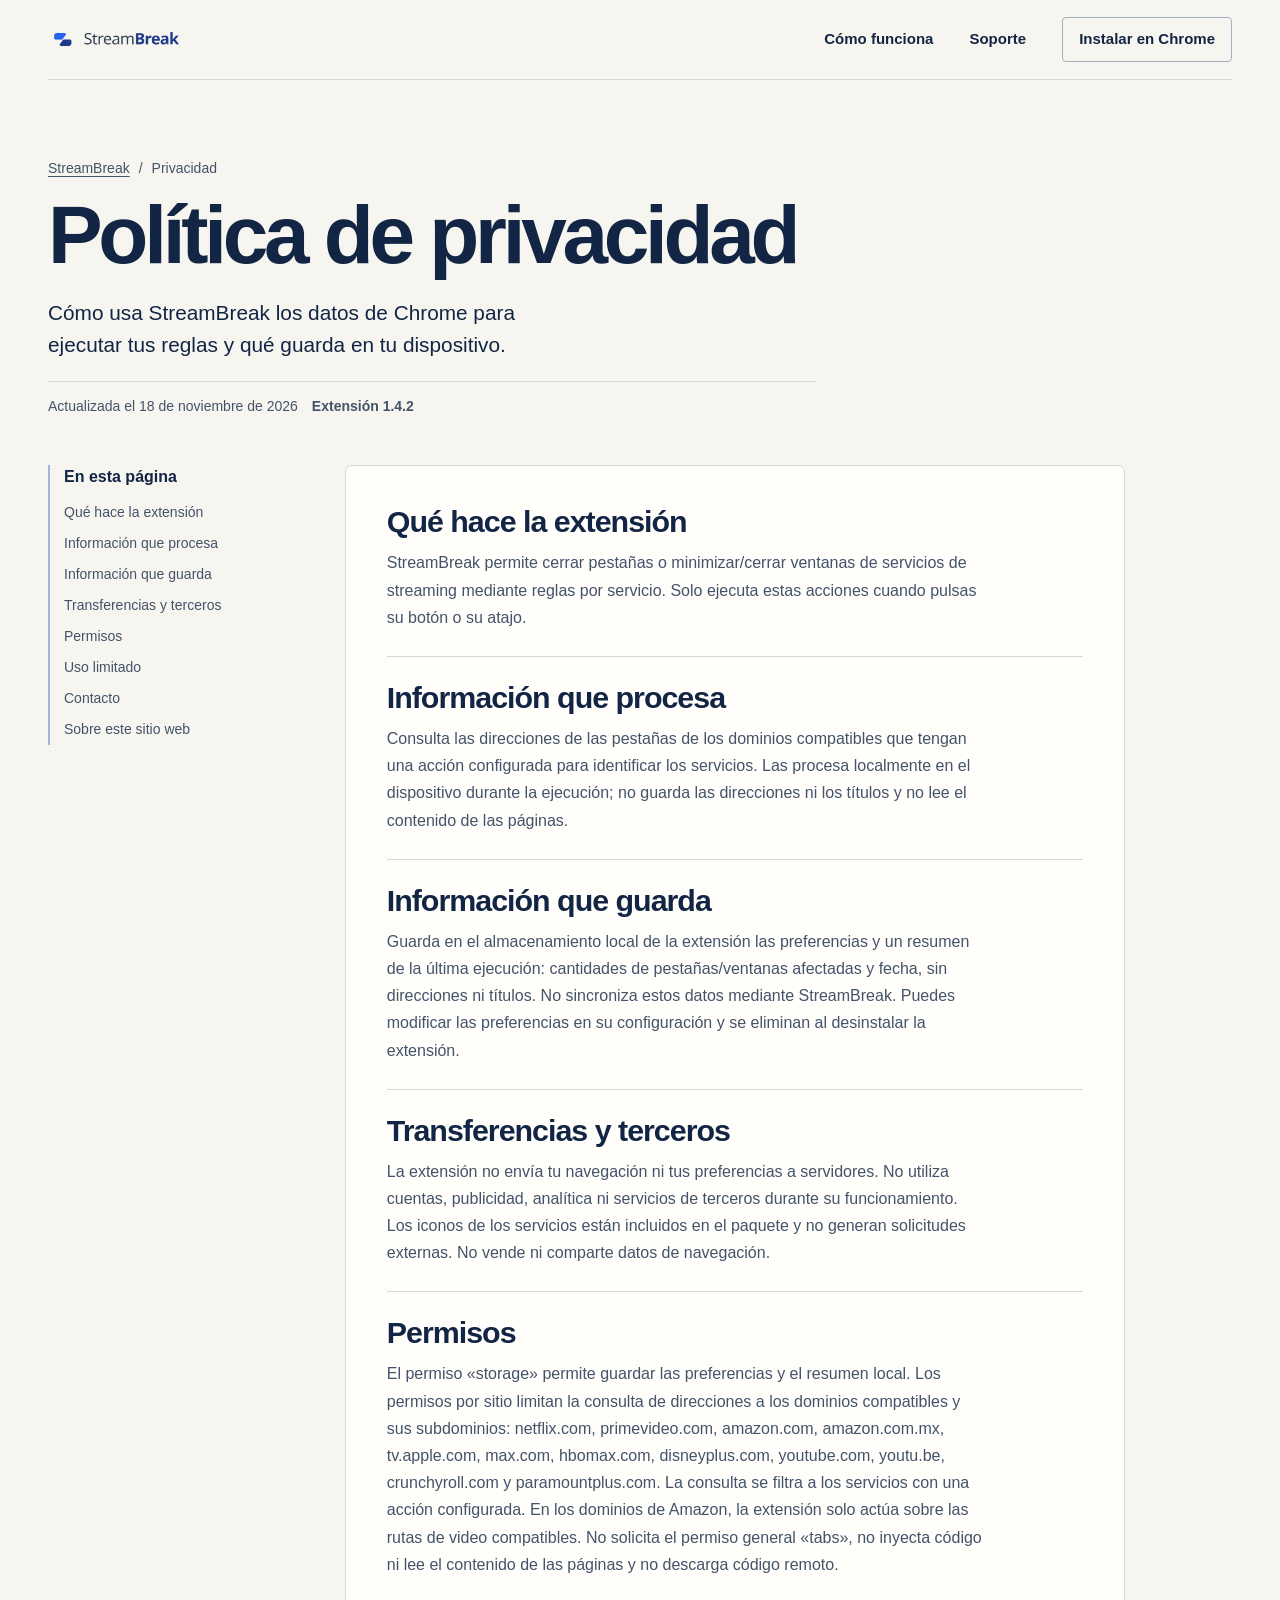
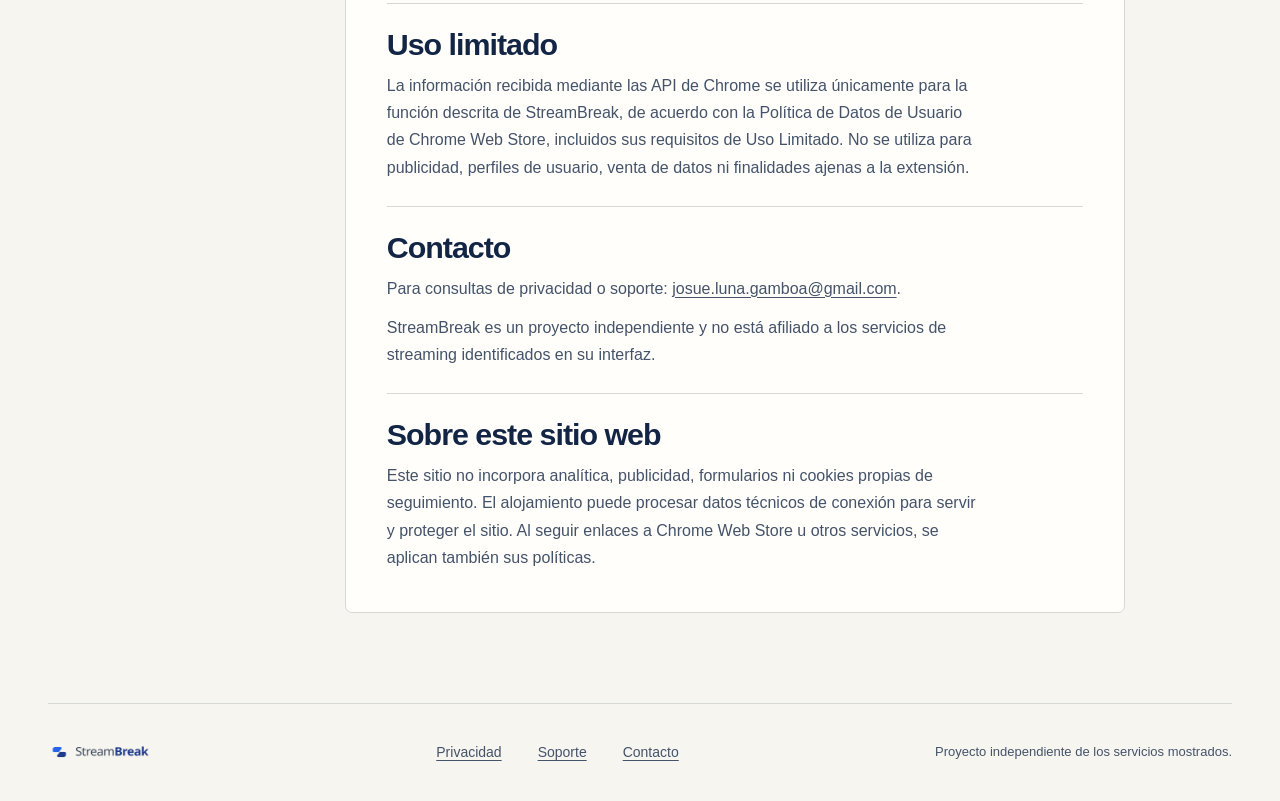
==== commit 3efc046a: "Publicar rediseño del sitio de StreamBreak" ====
--- a/privacidad.html
+++ b/privacidad.html
@@ -1 +1,50 @@
-<!doctype html><html lang="es"><head><meta charset="utf-8"><meta name="viewport" content="width=device-width,initial-scale=1"><title>Política de privacidad | StreamBreak</title><meta name="description" content="Qué información procesa StreamBreak, qué guarda en tu dispositivo y para qué utiliza sus permisos."><link rel="canonical" href="https://josueluna.github.io/streambreak-website/privacidad.html"><link rel="icon" href="assets/favicon.svg" type="image/svg+xml"><link rel="stylesheet" href="styles.css"></head><body><a class="skip" href="#contenido">Saltar al contenido</a><div class="wrap"><header class="nav"><a class="brand" href="index.html" aria-label="StreamBreak, inicio"><img src="assets/logo.png" width="1200" height="206" alt="StreamBreak"></a><nav class="nav-links" aria-label="Navegación principal"><a href="index.html#como-funciona">Cómo funciona</a><a href="soporte.html">Ayuda</a><a class="nav-cta" href="https://chromewebstore.google.com/detail/streambreak/hneagebokajjgkgkiedidfomepabjmfc?hl=es" target="_blank" rel="noopener">Ver en Chrome ↗</a></nav></header><main id="contenido" class="privacy-page"><header class="privacy-hero"><div><h1>Política de privacidad</h1><p class="privacy-updated">Última actualización: 18 de noviembre de 2026. Versión de la extensión: 1.4.1.</p></div><div class="privacy-intro"><p class="privacy-explainer">StreamBreak consulta las direcciones compatibles al ejecutar tus reglas. Las procesa en tu dispositivo, sin guardarlas ni enviarlas a servidores.</p><a href="#procesamiento">Qué se procesa, y para qué ↓</a></div></header><div class="privacy-reading"><nav class="privacy-index" aria-label="Secciones de la política"><span class="eyebrow">En esta página</span><a href="#funcion"><span>01</span>Qué hace la extensión</a><a href="#procesamiento"><span>02</span>Información que procesa</a><a href="#almacenamiento"><span>03</span>Información que guarda</a><a href="#terceros"><span>04</span>Transferencias y terceros</a><a href="#permisos"><span>05</span>Permisos</a><a href="#uso-limitado"><span>06</span>Uso limitado</a><a href="#contacto"><span>07</span>Contacto</a><a href="#sitio-web"><span>08</span>Sobre este sitio web</a></nav><div class="privacy-document"><section id="funcion" class="privacy-section"><h2>Qué hace la extensión</h2><p>StreamBreak permite cerrar pestañas o minimizar/cerrar ventanas de servicios de streaming mediante reglas por servicio. Solo ejecuta estas acciones cuando pulsas su botón o su atajo.</p></section><section id="procesamiento" class="privacy-section"><h2>Información que procesa</h2><p>Consulta las direcciones de las pestañas de los dominios compatibles que tengan una acción configurada para identificar los servicios. Las procesa localmente en el dispositivo durante la ejecución; no guarda las direcciones ni los títulos y no lee el contenido de las páginas.</p></section><section id="almacenamiento" class="privacy-section"><h2>Información que guarda</h2><p>Guarda en el almacenamiento local de la extensión las preferencias y un resumen de la última ejecución: cantidades de pestañas/ventanas afectadas y fecha, sin direcciones ni títulos. No sincroniza estos datos mediante StreamBreak. Puedes modificar las preferencias en su configuración y se eliminan al desinstalar la extensión.</p></section><section id="terceros" class="privacy-section"><h2>Transferencias y terceros</h2><p>La extensión no envía tu navegación ni tus preferencias a servidores. No utiliza cuentas, publicidad, analítica ni servicios de terceros durante su funcionamiento. Los iconos de los servicios están incluidos en el paquete y no generan solicitudes externas. No vende ni comparte datos de navegación.</p></section><section id="permisos" class="privacy-section"><h2>Permisos</h2><p>El permiso «storage» permite guardar las preferencias y el resumen local. Los permisos por sitio limitan la consulta de direcciones a los dominios compatibles y sus subdominios: netflix.com, primevideo.com, amazon.com, amazon.com.mx, tv.apple.com, max.com, hbomax.com, disneyplus.com, youtube.com, youtu.be, crunchyroll.com y paramountplus.com. La consulta se filtra a los servicios con una acción configurada. En los dominios de Amazon, la extensión solo actúa sobre las rutas de video compatibles. No solicita el permiso general «tabs», no inyecta código ni lee el contenido de las páginas y no descarga código remoto.</p></section><section id="uso-limitado" class="privacy-section"><h2>Uso limitado</h2><p>La información recibida mediante las API de Chrome se utiliza únicamente para la función descrita de StreamBreak, de acuerdo con la Política de Datos de Usuario de Chrome Web Store, incluidos sus requisitos de Uso Limitado. No se utiliza para publicidad, perfiles de usuario, venta de datos ni finalidades ajenas a la extensión.</p></section><section id="contacto" class="privacy-section"><h2>Contacto</h2><p>Para consultas de privacidad o soporte: <a href="mailto:josue.luna.gamboa@gmail.com">josue.luna.gamboa@gmail.com</a>.</p><p>StreamBreak es un proyecto independiente y no está afiliado a los servicios de streaming identificados en su interfaz.</p></section><section id="sitio-web" class="privacy-section"><h2>Sobre este sitio web</h2><p>Este sitio no incorpora analítica, publicidad, formularios ni cookies propias de seguimiento. El alojamiento puede procesar datos técnicos de conexión para servir y proteger el sitio. Al seguir enlaces a Chrome Web Store u otros servicios, se aplican también sus políticas.</p></section><aside class="privacy-question"><h2>¿Necesitas ayuda?</h2><p>Escribe a <a href="mailto:josue.luna.gamboa@gmail.com">josue.luna.gamboa@gmail.com</a> para consultas de privacidad o soporte.</p><a class="privacy-support" href="soporte.html">Ir a soporte ↗</a></aside></div></div></main><footer class="footer"><a href="index.html">Volver a StreamBreak</a><nav aria-label="Información"><a href="privacidad.html" aria-current="page">Privacidad</a><a href="soporte.html">Soporte</a></nav><span>Proyecto independiente de los servicios mostrados.</span></footer></div></body></html>
+<!doctype html>
+<html lang="es">
+<head>
+<meta charset="utf-8"><meta name="viewport" content="width=device-width,initial-scale=1">
+<meta name="description" content="Qué información procesa StreamBreak y qué guarda en tu dispositivo.">
+<link rel="canonical" href="https://josueluna.github.io/streambreak-website/privacidad.html">
+<link rel="icon" href="assets/favicon.svg" type="image/svg+xml">
+
+<link rel="stylesheet" href="rediseno.css"><title>Política de privacidad de StreamBreak</title>
+</head>
+<body class="site policy">
+<a class="skip-link" href="#contenido">Saltar al contenido</a>
+<header class="site-header frame"><a class="signature" href="index.html" aria-label="StreamBreak, inicio"><img src="assets/logo.png" alt="StreamBreak" width="1200" height="206"></a>
+<nav aria-label="Navegación principal"><a href="index.html#como-funciona">Cómo funciona</a><a href="soporte.html">Soporte</a><a class="nav-install" href="https://chromewebstore.google.com/detail/streambreak/hneagebokajjgkgkiedidfomepabjmfc?hl=es">Instalar en Chrome</a></nav>
+</header>
+<main id="contenido">
+
+<section class="document-intro frame">
+  <p class="section-label"><a href="index.html">StreamBreak</a><span aria-hidden="true">/</span> Privacidad</p>
+  <h1>Política de privacidad</h1>
+  <p>Cómo usa StreamBreak los datos de Chrome para ejecutar tus reglas y qué guarda en tu dispositivo.</p>
+  <div class="document-date">Actualizada el 18 de noviembre de 2026 <span>Extensión 1.4.2</span></div>
+</section>
+<div class="document-grid frame">
+  <nav class="document-nav" aria-label="Contenido de la política">
+    <p>En esta página</p>
+    <a href="#funcion">Qué hace la extensión</a>
+    <a href="#procesamiento">Información que procesa</a>
+    <a href="#almacenamiento">Información que guarda</a>
+    <a href="#terceros">Transferencias y terceros</a>
+    <a href="#permisos">Permisos</a>
+    <a href="#uso-limitado">Uso limitado</a>
+    <a href="#contacto">Contacto</a>
+    <a href="#sitio-web">Sobre este sitio web</a>
+  </nav>
+  <article class="document-body">
+    <section id="funcion"><h2>Qué hace la extensión</h2><p>StreamBreak permite cerrar pestañas o minimizar/cerrar ventanas de servicios de streaming mediante reglas por servicio. Solo ejecuta estas acciones cuando pulsas su botón o su atajo.</p></section>
+    <section id="procesamiento"><h2>Información que procesa</h2><p>Consulta las direcciones de las pestañas de los dominios compatibles que tengan una acción configurada para identificar los servicios. Las procesa localmente en el dispositivo durante la ejecución; no guarda las direcciones ni los títulos y no lee el contenido de las páginas.</p></section>
+    <section id="almacenamiento"><h2>Información que guarda</h2><p>Guarda en el almacenamiento local de la extensión las preferencias y un resumen de la última ejecución: cantidades de pestañas/ventanas afectadas y fecha, sin direcciones ni títulos. No sincroniza estos datos mediante StreamBreak. Puedes modificar las preferencias en su configuración y se eliminan al desinstalar la extensión.</p></section>
+    <section id="terceros"><h2>Transferencias y terceros</h2><p>La extensión no envía tu navegación ni tus preferencias a servidores. No utiliza cuentas, publicidad, analítica ni servicios de terceros durante su funcionamiento. Los iconos de los servicios están incluidos en el paquete y no generan solicitudes externas. No vende ni comparte datos de navegación.</p></section>
+    <section id="permisos"><h2>Permisos</h2><p>El permiso «storage» permite guardar las preferencias y el resumen local. Los permisos por sitio limitan la consulta de direcciones a los dominios compatibles y sus subdominios: netflix.com, primevideo.com, amazon.com, amazon.com.mx, tv.apple.com, max.com, hbomax.com, disneyplus.com, youtube.com, youtu.be, crunchyroll.com y paramountplus.com. La consulta se filtra a los servicios con una acción configurada. En los dominios de Amazon, la extensión solo actúa sobre las rutas de video compatibles. No solicita el permiso general «tabs», no inyecta código ni lee el contenido de las páginas y no descarga código remoto.</p></section>
+    <section id="uso-limitado"><h2>Uso limitado</h2><p>La información recibida mediante las API de Chrome se utiliza únicamente para la función descrita de StreamBreak, de acuerdo con la Política de Datos de Usuario de Chrome Web Store, incluidos sus requisitos de Uso Limitado. No se utiliza para publicidad, perfiles de usuario, venta de datos ni finalidades ajenas a la extensión.</p></section>
+    <section id="contacto"><h2>Contacto</h2><p>Para consultas de privacidad o soporte: <a href="mailto:josue.luna.gamboa@gmail.com">josue.luna.gamboa@gmail.com</a>.</p><p>StreamBreak es un proyecto independiente y no está afiliado a los servicios de streaming identificados en su interfaz.</p></section>
+    <section id="sitio-web"><h2>Sobre este sitio web</h2><p>Este sitio no incorpora analítica, publicidad, formularios ni cookies propias de seguimiento. El alojamiento puede procesar datos técnicos de conexión para servir y proteger el sitio. Al seguir enlaces a Chrome Web Store u otros servicios, se aplican también sus políticas.</p></section>
+  </article>
+</div>
+</main>
+<footer class="public-footer frame"><a class="signature" href="index.html" aria-label="StreamBreak, inicio"><img src="assets/logo.png" alt="StreamBreak" width="1200" height="206"></a><nav aria-label="Información"><a href="privacidad.html">Privacidad</a><a href="soporte.html">Soporte</a><a href="mailto:josue.luna.gamboa@gmail.com">Contacto</a></nav><small>Proyecto independiente de los servicios mostrados.</small></footer>
+</body>
+</html>
--- a/rediseno.css
+++ b/rediseno.css
@@ -0,0 +1,213 @@
+
+:root {
+  --paper: #f7f5ef;
+  --ink: #132545;
+  --body: #44536a;
+  --blue: #2549c6;
+  --night: #111e39;
+  --line: #d6d8d6;
+  font: 16px/1.5 "Segoe UI", Arial, sans-serif;
+  color: var(--ink);
+  background: var(--paper);
+  font-synthesis: none;
+}
+*, *::before, *::after { box-sizing: border-box; }
+html { scroll-padding-top: 1.5rem; }
+body { margin: 0; }
+a { color: inherit; text-underline-offset: .19em; }
+button { font: inherit; }
+img { max-width: 100%; }
+:where(a, button, summary):focus-visible { outline: 3px solid #3159df; outline-offset: 5px; }
+.frame { width: min(100% - 96px, 1264px); margin-inline: auto; }
+.skip-link { position: fixed; top: 12px; left: 12px; z-index: 5; padding: 12px 20px; background: white; transform: translateY(-140%); }
+.skip-link:focus { transform: none; }
+.signature { display: inline-flex; width: 172px; flex: none; }
+.signature img { display: block; width: 100%; height: auto; }
+.site-header, .public-footer { display: flex; align-items: center; justify-content: space-between; gap: 1.25rem; }
+.site-header { min-height: 80px; border-bottom: 1px solid var(--line); }
+.site-header nav, .public-footer nav { display: flex; align-items: center; gap: clamp(14px, 3vw, 36px); }
+.site-header nav a { text-decoration: none; font-size: .9375rem; font-weight: 600; }
+.site-header nav a:hover, .site-header nav [aria-current] { color: var(--blue); text-decoration: underline; }
+.site-header .nav-install { padding: 10px 16px; border: 1px solid #a4aec2; border-radius: 4px; }
+.public-footer { border-top: 1px solid var(--line); min-height: 98px; padding-block: 20px; color: var(--body); font-size: .875rem; }
+.public-footer .signature { width: 132px; }
+.public-footer small { font-size: .8125rem; }
+
+.landing-hero {
+  display: grid;
+  grid-template-columns: minmax(0,.71fr) minmax(0,1.29fr);
+  align-items: center;
+  gap: clamp(28px, 4.2vw, 62px);
+  padding-block: clamp(32px, 5vw, 72px);
+}
+.site h1, .site h2 { margin: 0; letter-spacing: -.052em; line-height: 1.02; }
+.hero-copy h1 { font-size: clamp(3.65rem, 5.8vw, 6.2rem); font-weight: 670; }
+.hero-copy h1 em, .index-frame h1 em { color: var(--blue); font: italic 400 .98em/.98 Georgia, serif; letter-spacing: -.06em; }
+.hero-copy > p { max-width: 36ch; margin: 1.35rem 0 1.55rem; color: var(--body); font-size: clamp(1rem, 1.45vw, 1.22rem); line-height: 1.5; }
+.install { display: inline-flex; align-items: center; justify-content: center; min-height: 50px; padding: 12px 22px; color: white; background: var(--blue); text-decoration: none; font-weight: 650; border-radius: 4px; }
+.install:hover { background: #183aa8; }
+.install:active { transform: translateY(1px); }
+.shortcut-line { display: flex; flex-wrap: wrap; align-items: center; gap: 10px; margin-top: 20px; font-size: .8125rem; color: var(--body); }
+.shortcut-line span { display: flex; gap: 4px; }
+.shortcut-line kbd, .support-note kbd { border: 1px solid #c4cad5; border-bottom-width: 3px; border-radius: 4px; background: white; font: 600 .75rem/1.25 ui-monospace,Consolas,monospace; padding: 5px 8px; color: var(--ink); }
+
+.live-demo { background: var(--night); color: #edf2ff; overflow: hidden; border: 1px solid #2c426d; border-radius: 12px; box-shadow: 0 12px 30px #192c501a; }
+.demo-header { min-height: 55px; display: flex; justify-content: space-between; align-items: center; gap: 15px; padding: 13px clamp(15px,2vw,26px); border-bottom: 1px solid #364c76; }
+.demo-header h2 { font-size: 1rem; letter-spacing: -.015em; }
+.demo-header span { color: #b5c6ea; font-size: .8125rem; }
+.live-demo .stage { isolation: isolate; background: #0d1a35; border: 0; border-radius: 0; color: var(--ink); padding: clamp(14px, 2.55vw, 36px); height: auto; min-height: 0; padding-bottom: clamp(40px, 4.2vw, 56px); }
+.orbital-field { position: absolute; inset: 0; width: 100%; height: 100%; z-index: -1; pointer-events: none; }
+.live-demo .browser-window { background: #fff; height: clamp(305px, 31vw, 410px); border-radius: 11px; box-shadow: 0 14px 31px #071022aa; }
+.live-demo .browser-top { background: #e2e9f3; }
+.live-demo .video-player { max-height: 278px; }
+.live-demo .stage-bar { background: #0e1b35eb; color: #d1e0fc; border-top: 1px solid #32476b; height: 31px; padding-inline: 22px; }
+.live-demo .chrome-dot { border-color: #91b3ff; line-height: 1.08; }
+.live-demo .stage-closed { color: #f0f4ff; inset: 47% 0 auto; padding-inline: 15px; font-size: 1.0625rem; }
+.live-demo .stage[data-done=minimize] .chrome-dot { color: white; background: #304f99; border-radius: 3px; box-shadow: 0 0 0 4px #304f99; }
+.live-demo .stage[data-done] .browser-window { visibility: hidden; transition: opacity .36s, transform .36s, visibility 0s .36s; }
+.live-demo .stage[data-done=closeTabs] .browser-window { visibility: visible; }
+.live-demo .stage[data-restored] .browser-window { transition: none; }
+.demo-controls { display: grid; grid-template-columns: 1fr auto; align-items: center; gap: 12px; padding: 14px clamp(14px,2vw,24px); }
+.demo-controls .demo-actions { grid-column: 1 / -1; display: grid; grid-template-columns: repeat(3,minmax(0,1fr)); gap: 6px; margin: 0; }
+.demo-controls .demo-actions button { min-height: 48px; padding: 8px 6px; color: #eef4ff; background: #203358; border: 1px solid #49618c; border-radius: 5px; font-size: .875rem; }
+.demo-controls .demo-actions button:hover { background: #304c7e; }
+.demo-controls .demo-actions button[aria-pressed=true] { color: #142648; background: #dce7ff; border-color: #dce7ff; }
+.demo-controls #demo-result { margin: 0; min-height: 2.6em; font-size: .875rem; line-height: 1.35; color: #d3dff7; display: flex; align-items: center; }
+.demo-controls #replay-action { min-height: 42px; border: 0; border-radius: 4px; padding: 6px 8px; background: transparent; color: #e6efff; text-decoration: underline; text-underline-offset: 4px; font-size: .875rem; }
+.demo-controls #replay-action:disabled { color: #aab7d3; text-decoration: none; cursor: default; }
+.live-demo button:focus-visible { outline-color: #afc7ff; outline-offset: 2px; }
+@media (prefers-reduced-motion: reduce) {
+  .live-demo .stage[data-done] .browser-window { transition: none; }
+  .install:active { transform: none; }
+}
+
+.services-strip { border-block: 1px solid var(--line); background: #efede5; }
+.services-strip .frame { display: flex; justify-content: space-between; align-items: center; gap: 14px; padding-block: 14px; min-height: 66px; }
+.services-strip p { margin: 0; color: var(--body); font-size: .875rem; font-weight: 620; }
+.services-strip .service-icons { display: flex; flex-wrap: wrap; gap: clamp(8px, 2vw, 26px); }
+.services-strip img { display: block; width: 24px; height: 24px; object-fit: contain; }
+.how { padding-block: clamp(58px,8vw,110px); }
+.how h2, .getting-started h2, .privacy-strip h2 { font-size: clamp(2rem,5vw,4.5rem); }
+.section-lead, .getting-started p { color: var(--body); max-width: 54ch; font-size: 1.0625rem; }
+.action-list { margin: 35px 0 0; }
+.action-list > div { display: grid; grid-template-columns: minmax(0,.85fr) minmax(0,1.15fr); gap: 20px; align-items: start; padding: 20px 0; border-top: 1px solid var(--line); }
+.action-list > div:last-child { border-bottom: 1px solid var(--line); }
+.action-list dt { font-size: clamp(1.125rem,2.4vw,1.7rem); font-weight: 650; line-height: 1.25; }
+.action-list dd { margin: 0; color: var(--body); max-width: 61ch; }
+.privacy-strip { background: #173972; color: #f0f4ff; }
+.privacy-strip .frame { display: grid; grid-template-columns: 1fr 1fr; gap: 28px; align-items: center; padding-block: clamp(44px,6vw,84px); }
+.privacy-strip p { margin: 0 0 14px; max-width: 47ch; color: #e0eafa; }
+.privacy-strip a:focus-visible { outline-color: #afc7ff; }
+.getting-started { display: grid; grid-template-columns: 1fr 1fr; gap: clamp(25px, 6vw, 90px); padding-block: clamp(54px,8vw,110px); }
+.getting-started .install { margin-top: 10px; }
+.faq-list > a { display: inline-block; margin-top: 20px; font-weight: 600; color: var(--blue); }
+.faq-list details, .support-guides details { border-bottom: 1px solid var(--line); }
+.faq-list details:first-child, .support-guides details:first-of-type { border-top: 1px solid var(--line); }
+.site summary { cursor: pointer; list-style: none; position: relative; padding: 17px 31px 17px 0; font-weight: 650; }
+.site summary::-webkit-details-marker { display: none; }
+.site summary::after { content: '+'; position: absolute; right: 3px; top: 50%; transform: translateY(-50%); color: var(--blue); font-size: 1.2rem; }
+.site details[open] > summary::after { content: '−'; }
+.site summary:hover { color: var(--blue); }
+.faq-list details p { margin: 0 0 17px; }
+
+.section-label { display: flex; gap: 9px; align-items: center; font-size: .875rem; color: var(--body); }
+.document-intro { padding-block: clamp(32px,5vw,64px) 36px; }
+.document-intro h1, .support-intro h1, .index-frame h1 { margin: 14px 0 18px; font-size: clamp(2.5rem,6.4vw,5.75rem); font-weight: 670; }
+.document-intro > p:not(.section-label), .support-intro p:not(.section-label) { max-width: 42ch; font-size: clamp(1rem,1.65vw,1.3rem); }
+.document-date { display: flex; flex-wrap: wrap; gap: 6px 14px; border-top: 1px solid var(--line); max-width: 48rem; padding-top: 14px; font-size: .875rem; color: var(--body); }
+.document-date span { font-weight: 650; }
+.document-grid { display: grid; grid-template-columns: 220px minmax(0, 780px); gap: clamp(25px, 6vw, 86px); padding: 12px 0 clamp(46px,7vw,92px); }
+.document-nav { position: sticky; top: 1.25rem; align-self: start; border-left: 2px solid #a6b4dc; padding: 0 14px; }
+.document-nav p { font-weight: 700; margin: 0 0 8px; }
+.document-nav a { display: block; padding: 5px 0; color: var(--body); font-size: .875rem; text-decoration: none; }
+.document-nav a:hover { color: var(--blue); text-decoration: underline; }
+.document-body { background: #fffefa; padding: clamp(18px, 3.2vw, 42px); border: 1px solid var(--line); border-radius: 7px; }
+.document-body section + section { border-top: 1px solid var(--line); margin-top: 25px; padding-top: 25px; }
+.document-body h2 { font-size: clamp(1.35rem,2.6vw,1.9rem); letter-spacing: -.033em; scroll-margin-top: 20px; }
+.document-body p { max-width: 67ch; line-height: 1.7; margin: 12px 0 0; color: var(--body); overflow-wrap: anywhere; }
+.document-body section:target h2 { color: var(--blue); }
+.support-intro { background: #e8edfb; }
+.support-intro .frame { display: grid; grid-template-columns: 1.3fr .7fr; align-items: end; gap: 28px; padding-block: clamp(30px,5vw,72px); }
+.support-intro .support-note { align-self: center; justify-self: end; background: #f7f8ff; padding: 24px; border-left: 3px solid #2e55ce; max-width: 350px; }
+.support-intro .support-note p { margin: 10px 0 0; font-size: .9375rem; color: var(--body); }
+.support-grid { display: grid; grid-template-columns: minmax(0,1.25fr) minmax(250px,.75fr); gap: clamp(25px,6vw,82px); padding-block: clamp(32px,6vw,76px); }
+.support-guides h2, .support-contact h2 { font-size: clamp(1.55rem,3.4vw,2.65rem); margin-bottom: 22px; }
+.support-guides details > div { padding: 0 0 16px; color: var(--body); }
+.support-guides details ol, .support-guides details p { margin: 0; }
+.support-guides li + li { margin-top: 6px; }
+.support-contact { padding: clamp(18px,3vw,32px); border: 1px solid var(--line); background: #fffefa; align-self: start; border-radius: 7px; overflow-wrap: anywhere; }
+.support-contact h2 { margin-bottom: 12px; font-size: 1.65rem; }
+.support-contact p { color: var(--body); }
+.support-contact a { color: var(--blue); }
+.support-contact .support-privacy { display: block; margin-top: 16px; color: var(--body); }
+
+.index-frame { max-width: 1000px; padding-block: 28px 40px; }
+.index-frame > header { display: flex; align-items: center; justify-content: space-between; gap: 18px; padding-bottom: 18px; border-bottom: 1px solid var(--line); }
+.index-frame > header > a:last-child { font-size: .875rem; font-weight: 650; }
+.index-frame h1 { margin: clamp(35px,6vw,78px) 0 12px; }
+.index-frame > p { margin-bottom: 32px; max-width: 58ch; color: var(--body); }
+.index-layout { display: grid; grid-template-columns: 1fr 1fr; gap: 16px; }
+.index-layout section { padding: clamp(15px, 2.5vw, 30px); border: 1px solid var(--line); border-radius: 8px; background: #fffefa; }
+.index-layout section:nth-child(2) { background: #e9eefc; border-color: #cbd4f0; }
+.index-layout h2 { font-size: 1.25rem; margin-bottom: 12px; }
+.index-layout a { display: grid; gap: 3px; padding: 12px 5px 12px 0; border-top: 1px solid #d5dae5; text-decoration: none; }
+.index-layout a strong { color: var(--blue); text-decoration: underline; }
+.index-layout a span { font-size: .875rem; color: var(--body); }
+.index-layout a:hover { padding-left: 5px; }
+.index-frame footer { display: flex; flex-wrap: wrap; justify-content: space-between; gap: 8px; font-size: .875rem; color: var(--body); padding-top: 18px; }
+
+@media (max-width: 1050px) {
+  .frame { width: calc(100% - 64px); }
+  .landing-hero { grid-template-columns: minmax(0,.77fr) minmax(0,1.23fr); gap: 26px; }
+  .hero-copy h1 { font-size: clamp(3.15rem,6vw,5rem); }
+}
+@media (max-width: 800px) {
+  .frame { width: calc(100% - 42px); }
+  .landing-hero { grid-template-columns: 1fr; gap: 24px; }
+  .hero-copy h1 { font-size: clamp(3rem, 9vw, 5rem); }
+  .desktop-break { display: none; }
+  .hero-copy > p { max-width: 50ch; }
+  .live-demo .browser-window { height: clamp(285px,55vw,400px); }
+  .document-grid { grid-template-columns: 180px minmax(0,1fr); gap: 16px; }
+}
+@media (max-width: 560px) {
+  .frame { width: calc(100% - 32px); }
+  .site-header { flex-wrap: wrap; align-content: center; min-height: 0; padding-block: 14px; gap: 14px; }
+  .signature { width: 145px; }
+  .site-header nav { width: 100%; justify-content: space-between; gap: 10px; }
+  .site-header nav a { font-size: .875rem; }
+  .site-header .nav-install { padding: 8px 9px; }
+  .landing-hero { padding-block: 26px; }
+  .hero-copy h1 { font-size: clamp(2.75rem, 10.7vw, 3.75rem); }
+  .hero-copy > p { margin-block: 13px 16px; }
+  .shortcut-line { margin-top: 12px; }
+  .live-demo .stage { padding: 12px 10px 39px; }
+  .live-demo .browser-window { height: clamp(220px,64vw,310px); }
+  .live-demo .watch-layout { grid-template-columns: 1fr; }
+  .live-demo .recommendations { display: none; }
+  .demo-controls { padding: 10px; gap: 6px; }
+  .demo-controls .demo-actions button { font-size: .8125rem; }
+  .services-strip .frame, .public-footer { flex-direction: column; align-items: flex-start; }
+  .action-list > div, .privacy-strip .frame, .getting-started, .document-grid, .support-intro .frame, .support-grid, .index-layout { grid-template-columns: 1fr; gap: 16px; }
+  .action-list > div { gap: 5px; }
+  .document-nav { position: static; }
+  .support-intro .support-note { justify-self: stretch; }
+  .public-footer { gap: 10px; }
+}
+
+
+/* Keep the demo controls visible on a laptop without cropping the browser example. */
+.live-demo .watch-ui { display: flex; flex-direction: column; }
+.live-demo .watch-toolbar { flex: 0 0 30px; }
+.live-demo .watch-layout { flex: 1; min-height: 0; grid-template-rows: minmax(0,1fr); }
+.live-demo .watch-main { display: flex; flex-direction: column; min-height: 0; }
+.live-demo .video-player { flex: 1; min-height: 0; aspect-ratio: auto; }
+.live-demo .video-channel { flex: none; }
+@media (min-width: 801px) {
+  .landing-hero { padding-block: clamp(28px, 3.3vw, 51px); }
+  .live-demo .stage { padding-top: clamp(16px, 2.3vw, 30px); }
+  .live-demo .browser-window { height: clamp(286px, 26vw, 365px); }
+}
+
+.live-demo .space-scene { object-position: 50% 24%; }
+
